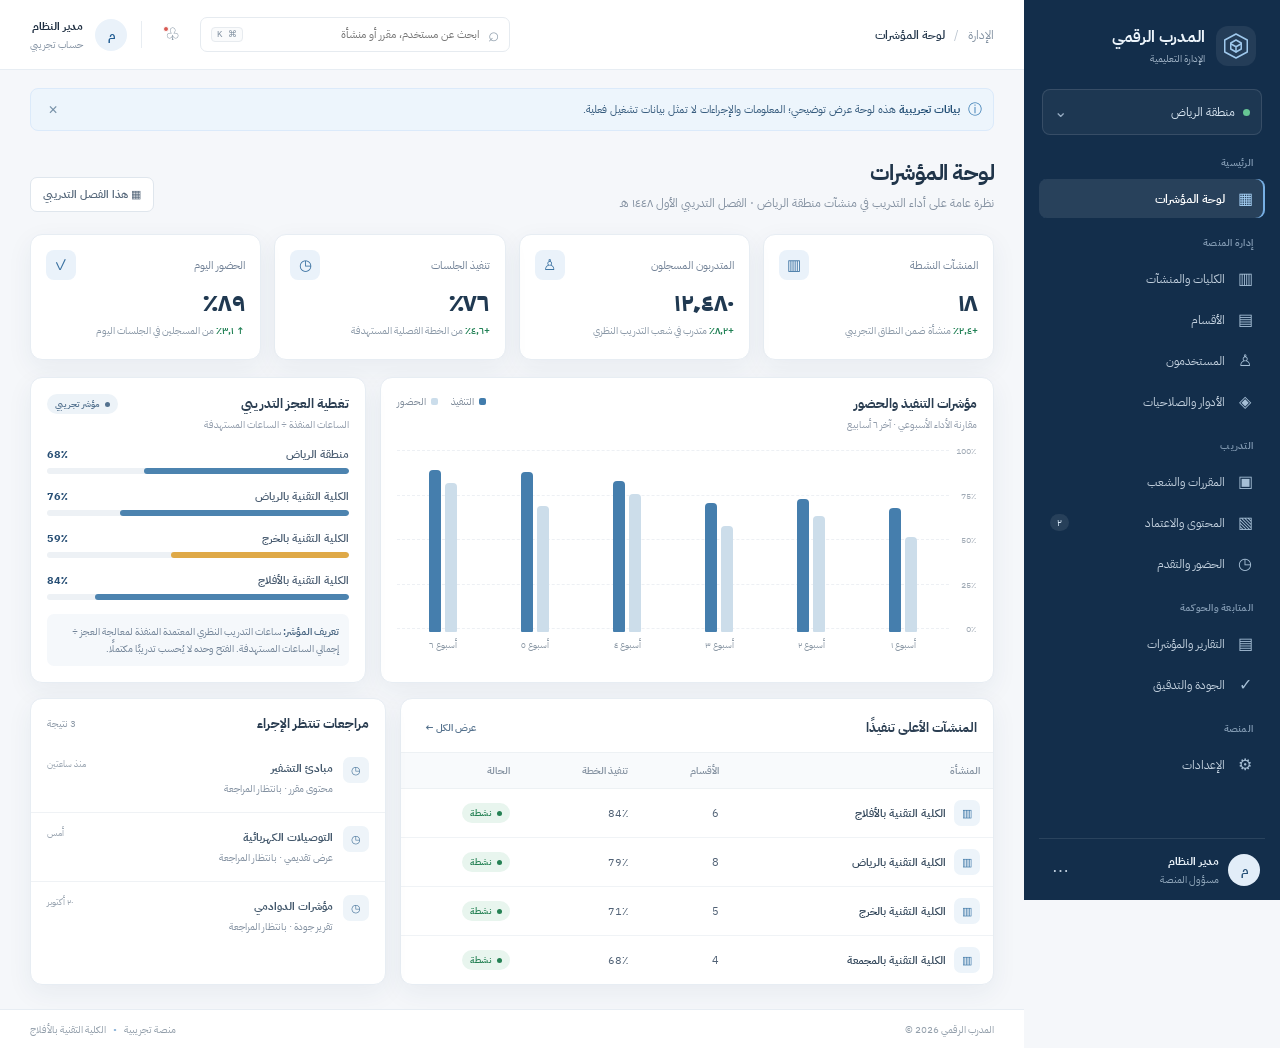
==== index.html @ 1124a4d8 "Add project context, requirements traceability, and initial HTML/CSS structure for digital trainer p" ====
<!doctype html>
<html lang="ar" dir="rtl">
<head>
  <meta charset="utf-8">
  <meta name="viewport" content="width=device-width, initial-scale=1">
  <meta name="theme-color" content="#112a46">
  <meta name="description" content="عرض تجريبي تفاعلي لمنصة المدرب الرقمي للكليات التقنية بمنطقة الرياض">
  <title>المدرب الرقمي | بوابة الإدارة</title>
  <link rel="preconnect" href="https://fonts.googleapis.com">
  <link rel="preconnect" href="https://fonts.gstatic.com" crossorigin>
  <link href="https://fonts.googleapis.com/css2?family=IBM+Plex+Sans+Arabic:wght@400;500;600;700&display=swap" rel="stylesheet">
  <link rel="stylesheet" href="styles.css">
</head>
<body>
  <div class="app-shell">
    <aside class="sidebar" id="sidebar">
      <a class="brand" href="#dashboard" aria-label="المدرب الرقمي، الرئيسية">
        <span class="brand-mark" aria-hidden="true"><svg viewBox="0 0 40 40"><path d="M20 4 5 12v16l15 8 15-8V12L20 4Z"/><path d="M13 24V16l7-4 7 4v8l-7 4-7-4Z"/><path d="m13 17 7 4 7-4M20 21v7"/></svg></span>
        <span><strong>المدرب الرقمي</strong><small>الإدارة التعليمية</small></span>
      </a>
      <div class="side-context"><span class="context-dot"></span><span>منطقة الرياض</span><span class="context-caret">⌄</span></div>
      <nav id="navigation" aria-label="القائمة الرئيسية"></nav>
      <div class="sidebar-footer"><span class="avatar avatar-light">م</span><span><strong>مدير النظام</strong><small>مسؤول المنصة</small></span><button class="icon-button" title="خيارات الحساب" aria-label="خيارات الحساب" data-action="account-menu">⋯</button></div>
    </aside>
    <main class="main-area">
      <header class="topbar">
        <button id="menuToggle" class="icon-button menu-toggle" aria-label="فتح القائمة">☰</button>
        <div class="breadcrumb"><span>الإدارة</span><span class="crumb-sep">/</span><strong id="currentCrumb">لوحة المؤشرات</strong></div>
        <div class="top-actions"><div class="global-search"><span>⌕</span><input id="globalSearch" type="search" placeholder="ابحث عن مستخدم، مقرر أو منشأة" aria-label="بحث عام"><kbd>⌘ K</kbd></div><button id="notifications" class="icon-button bell-button" aria-label="الإشعارات">♧<i></i></button><span class="top-divider"></span><span class="avatar avatar-blue">م</span><div class="top-user"><strong>مدير النظام</strong><small>حساب تجريبي</small></div></div>
      </header>
      <div class="demo-ribbon"><span class="demo-icon">ⓘ</span><span><strong>بيانات تجريبية</strong><span> هذه لوحة عرض توضيحي؛ المعلومات والإجراءات لا تمثل بيانات تشغيل فعلية.</span></span><button id="dismissRibbon" aria-label="إخفاء التنبيه">×</button></div>
      <section id="view" class="content" aria-live="polite"></section>
      <footer class="page-footer"><span>المدرب الرقمي <span dir="ltr">© 2026</span></span><span>منصة تجريبية <span class="footer-dot">•</span> الكلية التقنية بالأفلاج</span></footer>
    </main>
  </div>
  <div id="modalRoot"></div>
  <div id="toastRoot" class="toast-region" aria-live="polite"></div>
  <script src="app.js"></script>
</body>
</html>
---- styles.css ----
:root{--navy:#132e4b;--navy-2:#193d60;--blue:#2463a0;--blue-2:#eaf2fa;--ink:#1c2c3f;--muted:#758497;--line:#e7edf3;--canvas:#f5f7fa;--white:#fff;--green:#18794e;--green-bg:#e8f5ee;--amber:#9b6400;--amber-bg:#fff4dc;--red:#b63c3c;--red-bg:#fff0ef;--purple:#6452a3;--purple-bg:#f0edfa;--shadow:0 8px 26px #1d3b5910;--radius:12px;font-family:"IBM Plex Sans Arabic",Tahoma,sans-serif;color:var(--ink);font-synthesis:none}
*{box-sizing:border-box}body{margin:0;background:var(--canvas);font-size:14px}button,input,select,textarea{font:inherit}button{cursor:pointer}a{color:inherit;text-decoration:none}.app-shell{min-height:100vh}.sidebar{position:fixed;inset:0 0 0 auto;width:256px;background:var(--navy);color:#ecf4fb;display:flex;flex-direction:column;z-index:10;padding:22px 15px 13px;transition:transform .25s}.brand{display:flex;align-items:center;gap:11px;padding:3px 9px 21px}.brand-mark{width:40px;height:40px;border-radius:12px;background:#ffffff12;display:grid;place-items:center}.brand-mark svg{width:30px;fill:none;stroke:#9fc9ed;stroke-width:2;stroke-linecap:round;stroke-linejoin:round}.brand strong,.brand small,.sidebar-footer strong,.sidebar-footer small{display:block}.brand strong{font-size:16px;font-weight:700;letter-spacing:-.3px}.brand small{font-size:10px;color:#9fb2c5;margin-top:2px}.side-context{border:1px solid #ffffff1d;background:#ffffff0b;border-radius:8px;padding:10px 11px;margin:2px 3px 20px;display:flex;align-items:center;gap:8px;font-size:12px;color:#d9e6f2}.context-dot{width:7px;height:7px;border-radius:50%;background:#66c694}.context-caret{margin-right:auto;color:#98aec4;font-size:16px}.nav-group{margin-bottom:17px}.nav-label{font-size:10px;font-weight:600;color:#829ab2;padding:0 12px 7px;letter-spacing:.25px}.nav-link{height:39px;display:flex;align-items:center;gap:11px;padding:0 11px;border-radius:8px;color:#c2d0de;font-size:12px;margin:2px 0;transition:background .15s,color .15s}.nav-link:hover{background:#ffffff0c;color:white}.nav-link.active{background:#ffffff17;color:#fff;font-weight:600;box-shadow:inset -2px 0 #77afe4}.nav-icon{font-size:16px;width:18px;text-align:center;color:#a6bfd6;font-family:Arial,sans-serif}.nav-link.active .nav-icon{color:#a7d2f7}.nav-badge{margin-right:auto;border-radius:20px;background:#ffffff16;color:#d8e9f8;padding:1px 7px;font-size:10px}.sidebar-footer{margin-top:auto;border-top:1px solid #ffffff19;padding:14px 5px 0;display:flex;align-items:center;gap:9px}.sidebar-footer strong{font-size:11px}.sidebar-footer small{font-size:10px;color:#93a9bd;margin-top:2px}.sidebar-footer .icon-button{margin-right:auto;color:#bacada}.avatar{width:32px;height:32px;flex:none;display:grid;place-items:center;border-radius:50%;font-size:12px;font-weight:700}.avatar-light{background:#e2edf8;color:#244e75}.avatar-blue{background:#eaf2fa;color:#1e5a91}.main-area{margin-right:256px;min-height:100vh;display:flex;flex-direction:column}.topbar{height:70px;background:#fff;border-bottom:1px solid var(--line);display:flex;align-items:center;padding:0 30px;gap:20px;position:sticky;top:0;z-index:5}.breadcrumb{display:flex;align-items:center;gap:9px;font-size:12px;color:#8291a1;white-space:nowrap}.breadcrumb strong{color:#26394d;font-weight:600}.crumb-sep{color:#bac4cf}.top-actions{margin-right:auto;display:flex;align-items:center;gap:12px}.global-search{height:35px;width:min(310px,30vw);border:1px solid #e6ebf0;border-radius:7px;display:flex;align-items:center;padding:0 10px;gap:7px;color:#95a3b0}.global-search>span{font-family:Arial;font-size:19px}.global-search input{border:0;outline:0;background:transparent;width:100%;font-size:11px;color:var(--ink)}.global-search kbd{white-space:nowrap;border:1px solid #e7ebef;border-radius:4px;padding:1px 5px;font-size:9px;color:#8291a1;background:#fafbfc}.icon-button{border:0;background:transparent;color:#6f8092;font-size:17px;width:32px;height:32px;border-radius:7px;display:grid;place-items:center;position:relative}.icon-button:hover{background:#f1f5f8}.bell-button i{position:absolute;width:6px;height:6px;background:#d85a53;top:7px;left:7px;border-radius:50%;border:1px solid white}.top-divider{height:27px;width:1px;background:#e8edf2;margin:0 2px}.top-user strong,.top-user small{display:block}.top-user strong{font-size:11px}.top-user small{font-size:10px;color:#8795a5;margin-top:2px}.menu-toggle{display:none}.demo-ribbon{margin:18px 30px 0;background:#edf5fc;border:1px solid #dbeafa;color:#365b7d;border-radius:8px;min-height:36px;display:flex;align-items:center;gap:8px;padding:7px 11px;font-size:11px}.demo-ribbon strong{font-weight:700;color:#214d74}.demo-icon{font-size:14px;color:#367ab2}.demo-ribbon button{margin-right:auto;border:0;background:none;color:#7690a7;font-size:17px}.content{padding:25px 30px 24px;flex:1}.page-footer{height:39px;border-top:1px solid var(--line);display:flex;justify-content:space-between;align-items:center;padding:0 30px;color:#929eaa;background:#fff;font-size:10px}.footer-dot{color:#8bb3d7;margin:0 5px}
.page-head{display:flex;align-items:flex-end;justify-content:space-between;gap:20px;margin-bottom:22px}.page-head h1{font-size:22px;letter-spacing:-.5px;margin:0 0 5px;font-weight:700;color:#20354a}.page-head p{margin:0;color:#8390a0;font-size:12px}.head-actions{display:flex;gap:8px;align-items:center}.btn{border:1px solid #dfe6ed;background:#fff;color:#536578;border-radius:7px;padding:8px 12px;font-size:11px;font-weight:600;display:inline-flex;align-items:center;justify-content:center;gap:7px;transition:.15s;white-space:nowrap}.btn:hover{background:#f7f9fb;border-color:#c8d3de}.btn-primary{background:var(--blue);border-color:var(--blue);color:#fff;box-shadow:0 2px 4px #2463a01c}.btn-primary:hover{background:#1e558a;border-color:#1e558a}.btn-quiet{border-color:transparent;background:transparent;color:#54718d}.btn-danger{color:var(--red);background:#fff;border-color:#f0cccc}.btn-sm{padding:5px 8px;font-size:10px}.btn svg{width:14px;height:14px;stroke:currentColor;fill:none;stroke-width:1.8}.kpi-grid{display:grid;grid-template-columns:repeat(4,minmax(0,1fr));gap:13px;margin-bottom:17px}.kpi-card,.panel,.table-panel,.filter-bar{background:#fff;border:1px solid var(--line);border-radius:var(--radius);box-shadow:var(--shadow)}.kpi-card{padding:15px 15px 13px;min-height:126px}.kpi-top{display:flex;justify-content:space-between;align-items:center;color:#718196;font-size:11px}.kpi-icon{height:30px;width:30px;border-radius:8px;display:grid;place-items:center;background:#eaf2fa;color:#376f9f;font-size:15px}.kpi-value{font-size:25px;font-weight:700;color:#203951;line-height:1.3;margin:7px 0 3px;letter-spacing:-.4px}.kpi-foot{font-size:10px;color:#8997a6}.trend{font-weight:600;color:#218155}.trend-down{color:#bb6a35}.dashboard-grid{display:grid;grid-template-columns:minmax(0,1.55fr) minmax(260px,.85fr);gap:14px;margin-bottom:15px}.panel{padding:16px}.panel-head{display:flex;align-items:flex-start;justify-content:space-between;margin-bottom:14px;gap:10px}.panel-head h2,.table-title h2{font-size:13px;margin:0;color:#2b3e52;font-weight:700}.panel-head p{font-size:10px;color:#909baa;margin:4px 0 0}.chart-legend{display:flex;align-items:center;gap:13px;font-size:10px;color:#7c8998}.legend-item{display:flex;align-items:center;gap:5px}.legend-dot{width:7px;height:7px;border-radius:2px;background:#417cac}.legend-dot.light{background:#cbddeb}.chart-wrap{height:206px;position:relative;padding-right:28px;padding-bottom:22px}.chart-grid{position:absolute;inset:4px 28px 23px 0;display:flex;flex-direction:column;justify-content:space-between}.chart-grid span{border-top:1px dashed #edf0f4;position:relative}.chart-grid small{position:absolute;right:-27px;top:-7px;font-size:9px;color:#a0aab5}.chart-columns{position:absolute;inset:4px 28px 0 0;display:flex;justify-content:space-around;align-items:flex-end}.chart-month{height:100%;flex:1;display:flex;align-items:flex-end;justify-content:center;gap:4px;position:relative;padding-bottom:20px}.chart-month .bar{width:12px;border-radius:4px 4px 1px 1px;background:#457ead;min-height:4px}.chart-month .bar.light{background:#ccddea}.chart-month small{position:absolute;bottom:0;font-size:9px;color:#8b98a5}.coverage-list{display:grid;gap:14px}.coverage-row{display:grid;grid-template-columns:1fr auto;gap:5px 10px}.coverage-row strong{font-size:11px;font-weight:600;color:#475a6f}.coverage-row .percent{font-size:11px;font-weight:700;color:#284f75;direction:ltr}.progress-track{height:6px;border-radius:10px;background:#edf1f5;grid-column:1/-1;overflow:hidden}.progress-track span{display:block;height:100%;border-radius:10px;background:#4c83af}.progress-track span.warn{background:#dfa947}.coverage-note{background:#f5f8fb;border-radius:7px;padding:9px 10px;margin-top:14px;color:#718397;font-size:10px;line-height:1.7}.coverage-note b{color:#43617e;font-weight:600}.bottom-grid{display:grid;grid-template-columns:1.25fr .75fr;gap:14px}.table-panel{overflow:hidden}.table-title{padding:15px 16px 11px;display:flex;align-items:center;justify-content:space-between;gap:12px}.table-title .btn{padding:5px 7px;font-size:10px}.data-table{width:100%;border-collapse:collapse;white-space:nowrap}.data-table thead{background:#f8fafc}.data-table th{text-align:right;color:#8491a0;font-size:10px;font-weight:600;padding:10px 13px;border-top:1px solid #edf1f4;border-bottom:1px solid #edf1f4}.data-table td{padding:11px 13px;font-size:11px;border-bottom:1px solid #f0f3f6;color:#506175}.data-table tbody tr:last-child td{border-bottom:0}.data-table tbody tr:hover{background:#fbfcfd}.cell-main{font-weight:600;color:#33475b}.cell-sub{display:block;font-size:9px;color:#9aa5b0;margin-top:3px}.facility-cell{display:flex;align-items:center;gap:8px}.mini-mark{width:26px;height:26px;border-radius:7px;display:grid;place-items:center;background:#edf4fa;color:#3974a5;font-size:11px}.status{display:inline-flex;align-items:center;gap:5px;border-radius:20px;padding:3px 8px;font-size:9px;font-weight:600}.status:before{content:"";height:5px;width:5px;border-radius:50%;background:currentColor}.status.active,.status.approved,.status.present{color:#258154;background:var(--green-bg)}.status.pending,.status.late,.status.review{color:#a16b0e;background:var(--amber-bg)}.status.inactive,.status.absent,.status.rejected{color:#b64d49;background:var(--red-bg)}.status.excused,.status.draft,.status.info{color:#54728f;background:#edf3f8}.status.neutral{color:#745ea5;background:var(--purple-bg)}.result-count{font-size:10px;color:#8d99a7}.table-toolbar{display:flex;align-items:center;justify-content:space-between;padding:11px 14px;border-bottom:1px solid #edf1f4;gap:10px}.toolbar-filters{display:flex;gap:7px;align-items:center}.search-field{height:32px;display:flex;align-items:center;gap:7px;padding:0 9px;border:1px solid #e5eaf0;border-radius:6px;color:#93a0ad;background:#fff;min-width:190px}.search-field input{border:0;outline:none;width:100%;font-size:10px;color:#35495e;background:transparent}.select-field{height:32px;padding:0 9px;border:1px solid #e5eaf0;border-radius:6px;background:white;color:#68798b;font-size:10px;min-width:115px;outline:0}.table-scroll{overflow:auto}.empty-state{padding:35px 15px;text-align:center;color:#8190a0;font-size:11px}.empty-state strong{display:block;color:#4f6278;font-size:13px;margin:5px}
.table-actions{display:flex;gap:4px}.mini-action{border:0;background:transparent;color:#8494a4;border-radius:5px;width:26px;height:26px}.mini-action:hover{background:#edf3f8;color:#3c6e99}.filter-bar{padding:12px 13px;display:flex;align-items:center;gap:8px;margin-bottom:13px;flex-wrap:wrap}.filter-label{font-size:10px;color:#8492a0}.filter-bar .search-field{flex:1;min-width:170px}.page-grid{display:grid;grid-template-columns:1fr 1fr;gap:14px}.role-grid{display:grid;grid-template-columns:repeat(3,minmax(0,1fr));gap:12px}.role-card{padding:15px;background:#fff;border:1px solid var(--line);border-radius:10px}.role-card h3{margin:0 0 5px;font-size:13px;color:#32485e}.role-card p{margin:0;color:#8895a2;font-size:10px}.role-meta{display:flex;justify-content:space-between;border-top:1px solid #eef1f4;margin-top:13px;padding-top:10px;color:#8492a0;font-size:10px}.permission-wrap{overflow:auto}.permission-table{min-width:760px}.permission-table th,.permission-table td{text-align:center}.permission-table th:first-child,.permission-table td:first-child{text-align:right}.check-mark{color:#258154;font-weight:700}.dash-mark{color:#bec7d0}.report-filters{display:flex;align-items:center;gap:9px;flex-wrap:wrap;padding:13px;border-bottom:1px solid #edf1f4}.report-filters label{font-size:10px;color:#8291a0}.report-filters select{margin-right:5px}.report-kpis{display:grid;grid-template-columns:repeat(3,1fr);gap:10px;padding:15px}.report-stat{background:#f7f9fb;border:1px solid #edf1f4;border-radius:8px;padding:12px}.report-stat strong{display:block;font-size:19px;color:#284c6c}.report-stat span{font-size:10px;color:#8291a0}.audit-event{display:grid;grid-template-columns:26px 1fr auto;gap:10px;align-items:start;padding:13px 16px;border-bottom:1px solid #eff2f5}.audit-event:last-child{border:0}.audit-icon{width:26px;height:26px;border-radius:7px;background:#eef4f9;color:#47749b;display:grid;place-items:center;font-size:11px}.audit-event strong{font-size:11px;color:#42576b}.audit-event p{font-size:10px;color:#8290a0;margin:3px 0}.audit-time{font-size:9px;color:#9aa5b1;white-space:nowrap}.setting-row{display:flex;justify-content:space-between;align-items:center;gap:20px;padding:14px 0;border-bottom:1px solid #eff2f5}.setting-row:last-child{border:0}.setting-row strong{display:block;font-size:11px;color:#40566b}.setting-row small{display:block;font-size:10px;color:#8a98a7;margin-top:4px}.switch{width:34px;height:19px;border-radius:15px;background:#d5dde5;border:0;padding:2px;transition:.2s;flex:none}.switch:after{content:"";display:block;background:#fff;width:15px;height:15px;border-radius:50%;box-shadow:0 1px 2px #0002;transition:.2s}.switch.on{background:#3b80b4}.switch.on:after{transform:translateX(-15px)}.empty-chart{height:195px;display:grid;place-items:center;color:#8996a4;font-size:11px;background:repeating-linear-gradient(to bottom,transparent,transparent 46px,#edf1f4 47px);border-bottom:1px solid #edf1f4}
.modal-backdrop{position:fixed;inset:0;background:#12263c66;z-index:30;display:grid;place-items:center;padding:15px;animation:fade .15s}.modal{width:min(500px,100%);max-height:min(85vh,760px);overflow:auto;background:#fff;border-radius:12px;box-shadow:0 18px 55px #10243c38;animation:rise .18s}.modal.wide{width:min(720px,100%)}.modal-head{padding:17px 19px;border-bottom:1px solid #edf1f4;display:flex;align-items:center;justify-content:space-between}.modal-head h2{font-size:15px;margin:0;color:#253d53}.modal-head p{font-size:10px;color:#8794a1;margin:4px 0 0}.modal-body{padding:18px 19px}.modal-foot{padding:12px 19px;border-top:1px solid #edf1f4;display:flex;gap:8px;justify-content:flex-start}.form-grid{display:grid;grid-template-columns:1fr 1fr;gap:13px}.form-field{display:grid;gap:5px}.form-field.full{grid-column:1/-1}.form-field label{font-size:10px;color:#5e7184;font-weight:600}.form-field input,.form-field select,.form-field textarea{width:100%;border:1px solid #dfe6ed;border-radius:6px;padding:9px 10px;outline:0;color:#354b61;background:#fff;font-size:11px}.form-field textarea{resize:vertical;min-height:85px}.form-field input:focus,.form-field select:focus,.form-field textarea:focus{border-color:#72a4cf;box-shadow:0 0 0 3px #e8f2fb}.detail-list{display:grid;grid-template-columns:1fr 1fr;gap:10px}.detail-item{border:1px solid #eef1f4;border-radius:7px;padding:10px}.detail-item span{display:block;font-size:9px;color:#8b98a5}.detail-item strong{display:block;font-size:11px;color:#455b70;margin-top:4px}.confirm-copy{font-size:12px;color:#66798c;line-height:1.8}.toast-region{position:fixed;left:20px;bottom:20px;z-index:50;display:grid;gap:8px}.toast{background:#203a53;color:white;padding:11px 15px;border-radius:8px;box-shadow:0 6px 24px #10243c38;font-size:11px;animation:rise .2s;max-width:min(380px,calc(100vw - 40px))}.toast.success{background:#176445}.toast.error{background:#a33f3a}.toast.info{background:#355b7c}.mobile-overlay{display:none}@keyframes fade{from{opacity:0}to{opacity:1}}@keyframes rise{from{opacity:0;transform:translateY(7px)}to{opacity:1;transform:translateY(0)}}
@media(max-width:1150px){.sidebar{width:230px}.main-area{margin-right:230px}.content{padding-right:22px;padding-left:22px}.topbar{padding:0 22px}.demo-ribbon{margin-right:22px;margin-left:22px}.page-footer{padding:0 22px}.kpi-grid{gap:9px}.kpi-card{padding:12px}.dashboard-grid{grid-template-columns:1.35fr .85fr}.role-grid{grid-template-columns:repeat(2,minmax(0,1fr))}}
@media(max-width:850px){.sidebar{transform:translateX(100%);width:265px}.sidebar.open{transform:translateX(0);box-shadow:-12px 0 35px #132e4b30}.main-area{margin-right:0}.menu-toggle{display:grid}.topbar{gap:12px;padding:0 17px}.content{padding:21px 17px}.demo-ribbon{margin:14px 17px 0}.page-footer{padding:0 17px}.dashboard-grid{grid-template-columns:1fr}.bottom-grid{grid-template-columns:1fr}.kpi-grid{grid-template-columns:repeat(2,1fr)}.mobile-overlay.show{display:block;position:fixed;inset:0;z-index:8;background:#10233b55}.top-user{display:none}.global-search{width:min(290px,40vw)}}
@media(max-width:560px){.topbar{height:60px}.breadcrumb{font-size:10px;gap:6px}.global-search{width:34px;padding:0;justify-content:center;border:0}.global-search>span{font-size:21px}.global-search input,.global-search kbd{display:none}.top-actions{gap:7px}.top-divider{display:none}.content{padding:18px 12px}.demo-ribbon{margin:12px 12px 0;font-size:10px;align-items:flex-start}.page-head{align-items:flex-start;flex-direction:column;margin-bottom:16px;gap:12px}.page-head h1{font-size:19px}.page-head p{font-size:11px}.head-actions{width:100%;flex-wrap:wrap}.head-actions .btn{flex:1}.kpi-grid{gap:8px}.kpi-card{min-height:112px;padding:11px}.kpi-top{font-size:10px}.kpi-icon{width:26px;height:26px}.kpi-value{font-size:22px}.kpi-foot{font-size:9px}.panel{padding:12px}.dashboard-grid{gap:10px}.bottom-grid{gap:10px}.panel-head h2,.table-title h2{font-size:12px}.chart-legend{font-size:9px;gap:7px}.chart-wrap{height:185px}.chart-month .bar{width:8px}.coverage-row strong{font-size:10px}.table-toolbar{align-items:stretch;flex-direction:column}.toolbar-filters{flex-wrap:wrap}.toolbar-filters .select-field{flex:1}.search-field{min-width:100%!important}.filter-bar .search-field{width:100%}.data-table th,.data-table td{padding:9px 10px}.role-grid,.page-grid{grid-template-columns:1fr}.report-kpis{grid-template-columns:1fr}.report-filters{align-items:stretch}.report-filters label{width:100%;display:flex;align-items:center;justify-content:space-between}.report-filters .select-field{flex:1}.form-grid{grid-template-columns:1fr}.form-field.full{grid-column:auto}.modal-head,.modal-body{padding:14px}.page-footer{font-size:9px;padding:0 12px}.audit-event{grid-template-columns:25px 1fr}.audit-time{grid-column:2}.report-stat{padding:9px}.report-stat strong{font-size:16px}}
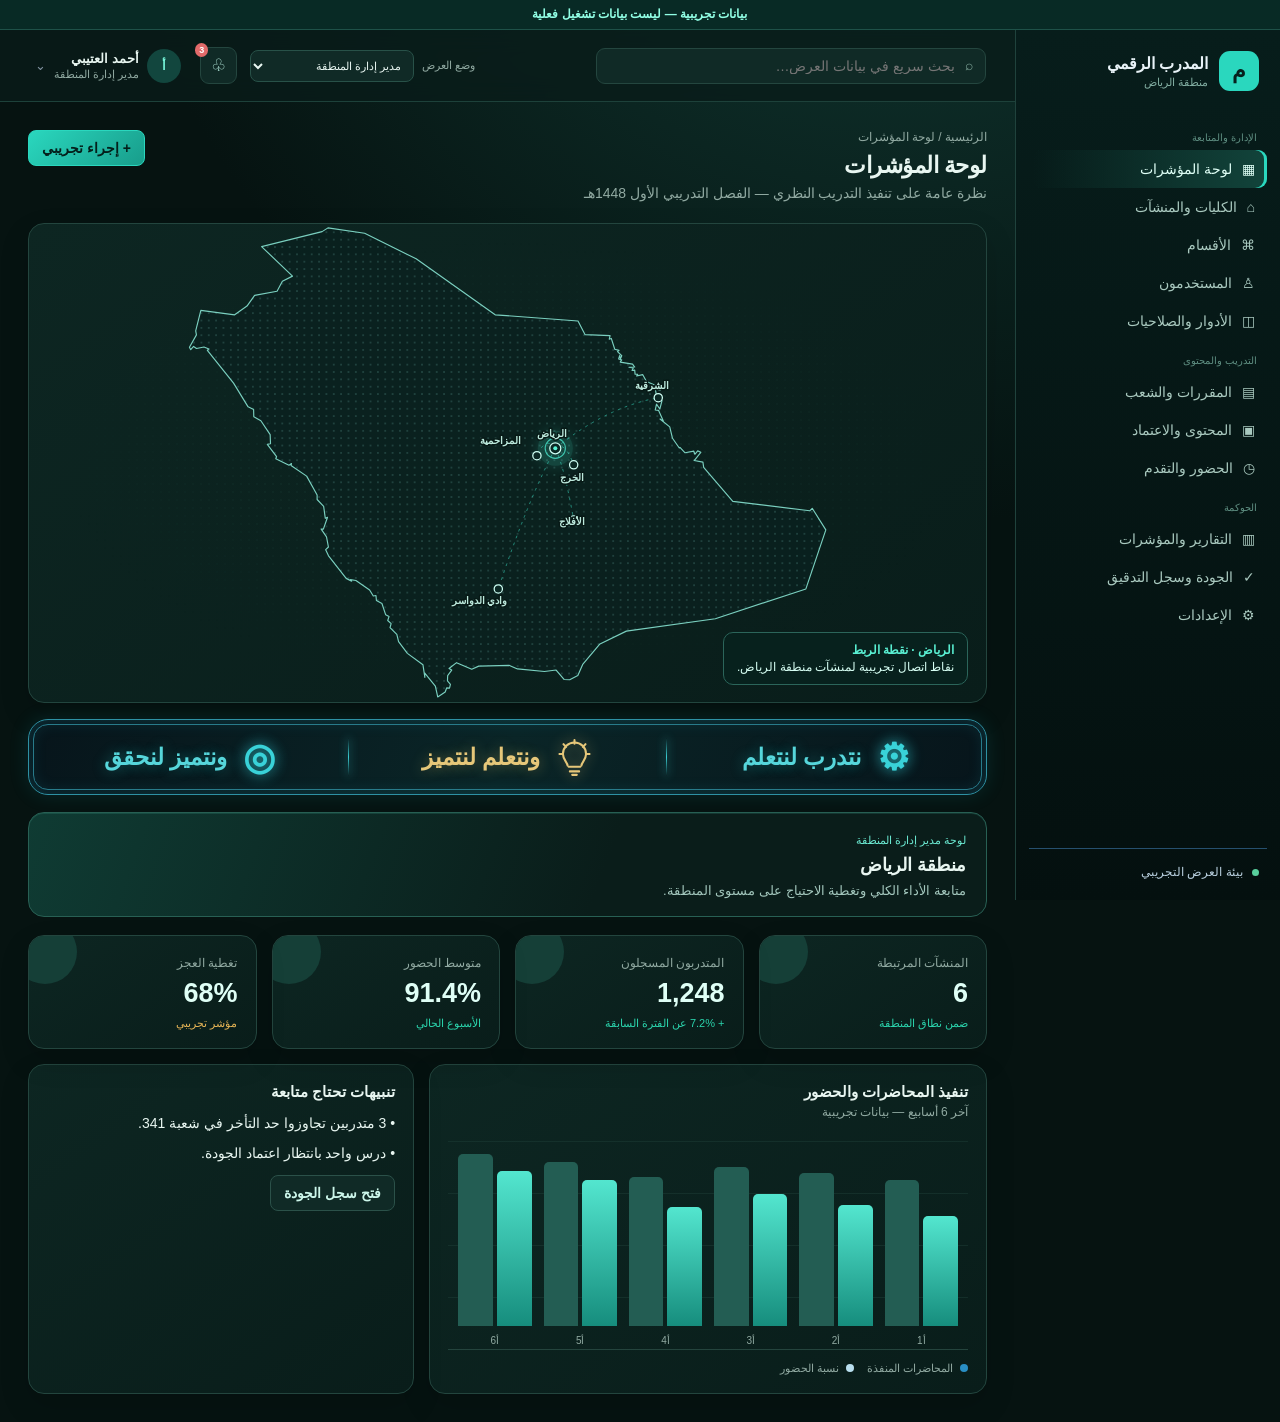
==== commit 413b5e81: "Update README and index.html for improved navigation and add legacy admin demo" ====
--- a/index.html
+++ b/index.html
@@ -3,38 +3,19 @@
 <head>
   <meta charset="utf-8">
   <meta name="viewport" content="width=device-width, initial-scale=1">
-  <meta name="theme-color" content="#112a46">
-  <meta name="description" content="عرض تجريبي تفاعلي لمنصة المدرب الرقمي للكليات التقنية بمنطقة الرياض">
-  <title>المدرب الرقمي | بوابة الإدارة</title>
-  <link rel="preconnect" href="https://fonts.googleapis.com">
-  <link rel="preconnect" href="https://fonts.gstatic.com" crossorigin>
-  <link href="https://fonts.googleapis.com/css2?family=IBM+Plex+Sans+Arabic:wght@400;500;600;700&display=swap" rel="stylesheet">
-  <link rel="stylesheet" href="styles.css">
+  <meta name="theme-color" content="#0d2622">
+  <meta name="description" content="منصة المدرب الرقمي — العرض التفاعلي الأحدث">
+  <meta http-equiv="refresh" content="0; url=digital_trainer_codex_handoff/">
+  <title>المدرب الرقمي | جاري فتح النسخة الأحدث</title>
+  <link rel="canonical" href="digital_trainer_codex_handoff/">
+  <script>
+    window.location.replace(new URL('digital_trainer_codex_handoff/', window.location.href));
+  </script>
 </head>
 <body>
-  <div class="app-shell">
-    <aside class="sidebar" id="sidebar">
-      <a class="brand" href="#dashboard" aria-label="المدرب الرقمي، الرئيسية">
-        <span class="brand-mark" aria-hidden="true"><svg viewBox="0 0 40 40"><path d="M20 4 5 12v16l15 8 15-8V12L20 4Z"/><path d="M13 24V16l7-4 7 4v8l-7 4-7-4Z"/><path d="m13 17 7 4 7-4M20 21v7"/></svg></span>
-        <span><strong>المدرب الرقمي</strong><small>الإدارة التعليمية</small></span>
-      </a>
-      <div class="side-context"><span class="context-dot"></span><span>منطقة الرياض</span><span class="context-caret">⌄</span></div>
-      <nav id="navigation" aria-label="القائمة الرئيسية"></nav>
-      <div class="sidebar-footer"><span class="avatar avatar-light">م</span><span><strong>مدير النظام</strong><small>مسؤول المنصة</small></span><button class="icon-button" title="خيارات الحساب" aria-label="خيارات الحساب" data-action="account-menu">⋯</button></div>
-    </aside>
-    <main class="main-area">
-      <header class="topbar">
-        <button id="menuToggle" class="icon-button menu-toggle" aria-label="فتح القائمة">☰</button>
-        <div class="breadcrumb"><span>الإدارة</span><span class="crumb-sep">/</span><strong id="currentCrumb">لوحة المؤشرات</strong></div>
-        <div class="top-actions"><div class="global-search"><span>⌕</span><input id="globalSearch" type="search" placeholder="ابحث عن مستخدم، مقرر أو منشأة" aria-label="بحث عام"><kbd>⌘ K</kbd></div><button id="notifications" class="icon-button bell-button" aria-label="الإشعارات">♧<i></i></button><span class="top-divider"></span><span class="avatar avatar-blue">م</span><div class="top-user"><strong>مدير النظام</strong><small>حساب تجريبي</small></div></div>
-      </header>
-      <div class="demo-ribbon"><span class="demo-icon">ⓘ</span><span><strong>بيانات تجريبية</strong><span> هذه لوحة عرض توضيحي؛ المعلومات والإجراءات لا تمثل بيانات تشغيل فعلية.</span></span><button id="dismissRibbon" aria-label="إخفاء التنبيه">×</button></div>
-      <section id="view" class="content" aria-live="polite"></section>
-      <footer class="page-footer"><span>المدرب الرقمي <span dir="ltr">© 2026</span></span><span>منصة تجريبية <span class="footer-dot">•</span> الكلية التقنية بالأفلاج</span></footer>
-    </main>
-  </div>
-  <div id="modalRoot"></div>
-  <div id="toastRoot" class="toast-region" aria-live="polite"></div>
-  <script src="app.js"></script>
+  <main>
+    <h1>جاري فتح النسخة الأحدث من المدرب الرقمي…</h1>
+    <p>إذا لم تنتقل تلقائيًا، <a href="digital_trainer_codex_handoff/">افتح العرض التفاعلي هنا</a>.</p>
+  </main>
 </body>
 </html>
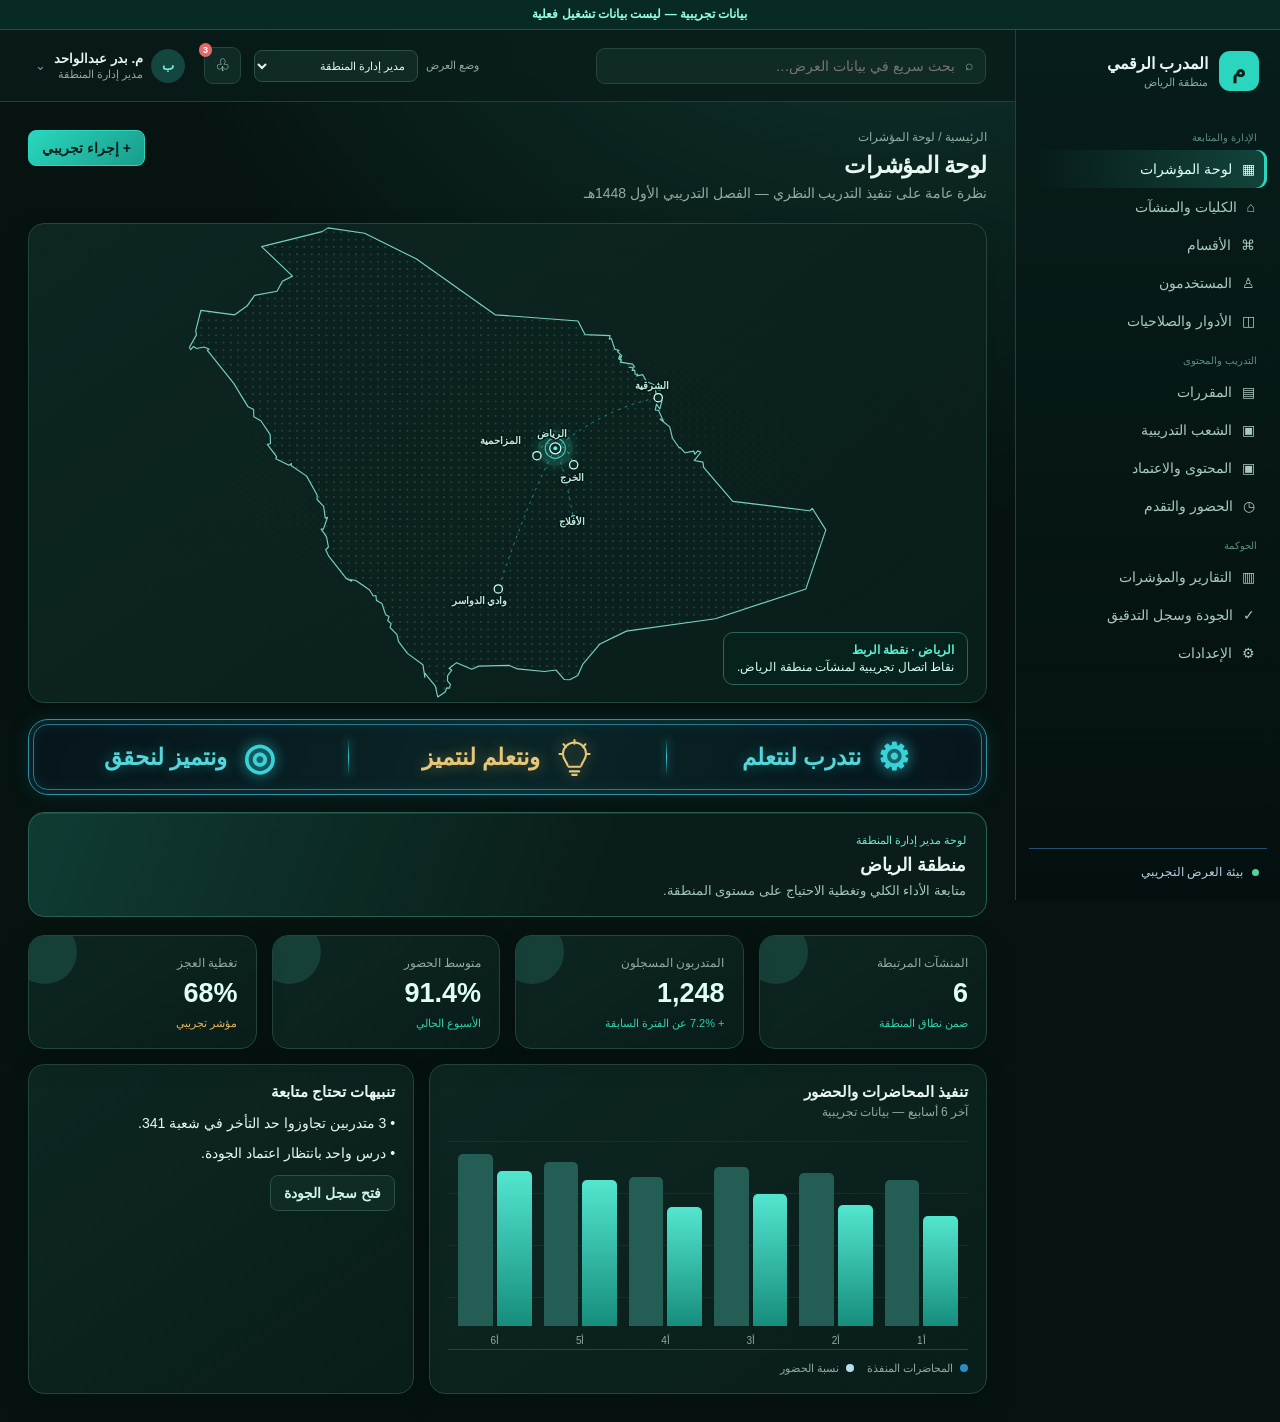
==== commit 722f559b: "Remove outdated demo files and add comprehensive project documentation including PRD, design specs, " ====
--- a/index.html
+++ b/index.html
@@ -1,21 +1,57 @@
 <!doctype html>
 <html lang="ar" dir="rtl">
 <head>
-  <meta charset="utf-8">
-  <meta name="viewport" content="width=device-width, initial-scale=1">
-  <meta name="theme-color" content="#0d2622">
-  <meta name="description" content="منصة المدرب الرقمي — العرض التفاعلي الأحدث">
-  <meta http-equiv="refresh" content="0; url=digital_trainer_codex_handoff/">
-  <title>المدرب الرقمي | جاري فتح النسخة الأحدث</title>
-  <link rel="canonical" href="digital_trainer_codex_handoff/">
-  <script>
-    window.location.replace(new URL('digital_trainer_codex_handoff/', window.location.href));
-  </script>
+  <meta charset="UTF-8" />
+  <meta name="viewport" content="width=device-width, initial-scale=1.0" />
+  <meta name="description" content="عرض تفاعلي لمنصة المدرب الرقمي - بيانات تجريبية فقط" />
+  <title>المدرب الرقمي | منصة الإدارة</title>
+  <link rel="preconnect" href="https://fonts.googleapis.com" />
+  <link rel="preconnect" href="https://fonts.gstatic.com" crossorigin />
+  <link href="https://fonts.googleapis.com/css2?family=Tajawal:wght@400;500;600;700;800&display=swap" rel="stylesheet" />
+  <link rel="stylesheet" href="assets/styles.css" />
+  <link rel="stylesheet" href="assets/theme.css" />
+  <link rel="stylesheet" href="assets/interaction.css" />
 </head>
 <body>
-  <main>
-    <h1>جاري فتح النسخة الأحدث من المدرب الرقمي…</h1>
-    <p>إذا لم تنتقل تلقائيًا، <a href="digital_trainer_codex_handoff/">افتح العرض التفاعلي هنا</a>.</p>
-  </main>
+  <div class="demo-ribbon">بيانات تجريبية — ليست بيانات تشغيل فعلية</div>
+  <div class="shell">
+    <aside class="sidebar" id="sidebar" aria-label="التنقل الرئيسي">
+      <div class="brand"><div class="brand-mark">م</div><div><strong>المدرب الرقمي</strong><small>منطقة الرياض</small></div></div>
+      <nav id="main-nav">
+        <p class="nav-label">الإدارة والمتابعة</p>
+        <button class="nav-item active" data-page="dashboard">▦ <span>لوحة المؤشرات</span></button>
+        <button class="nav-item" data-page="facilities">⌂ <span>الكليات والمنشآت</span></button>
+        <button class="nav-item" data-page="departments">⌘ <span>الأقسام</span></button>
+        <button class="nav-item" data-page="users">♙ <span>المستخدمون</span></button>
+        <button class="nav-item" data-page="roles">◫ <span>الأدوار والصلاحيات</span></button>
+        <p class="nav-label">التدريب والمحتوى</p>
+        <button class="nav-item" data-page="courses">▤ <span>المقررات</span></button>
+        <button class="nav-item" data-page="sections">▣ <span>الشعب التدريبية</span></button>
+        <button class="nav-item" data-page="content">▣ <span>المحتوى والاعتماد</span></button>
+        <button class="nav-item" data-page="attendance">◷ <span>الحضور والتقدم</span></button>
+        <p class="nav-label">الحوكمة</p>
+        <button class="nav-item" data-page="reports">▥ <span>التقارير والمؤشرات</span></button>
+        <button class="nav-item" data-page="quality">✓ <span>الجودة وسجل التدقيق</span></button>
+        <button class="nav-item" data-page="settings">⚙ <span>الإعدادات</span></button>
+      </nav>
+      <div class="sidebar-foot"><span class="pulse"></span> بيئة العرض التجريبي</div>
+    </aside>
+    <main class="main">
+      <header class="topbar"><button class="menu" id="menu-btn" aria-label="فتح القائمة">☰</button><div class="global-search"><span>⌕</span><input id="global-search" placeholder="بحث سريع في بيانات العرض…" /></div><div class="top-actions"><label class="role-switcher" for="role-switcher"><span>وضع العرض</span><select id="role-switcher" aria-label="تبديل دور العرض التجريبي"><option>مدير إدارة المنطقة</option><option>نائب المحافظ للتدريب</option><option>مشرف الكليات التقنية</option><option>عميد المنشأة/الكلية</option><option>إدارة الجودة التدريبية</option><option>رئيس القسم/مشرف القسم</option><option>المدرب</option><option>المتدرب</option></select></label><button class="icon-btn" id="notify-btn" aria-label="التنبيهات">♧<b>3</b></button><button class="profile" id="profile-btn"><span class="avatar">ع</span><span><strong>أحمد العتيبي</strong><small id="active-role-label">مدير إدارة المنطقة</small></span><i>⌄</i></button></div></header>
+      <section id="app" class="page-area" aria-live="polite"></section>
+    </main>
+  </div>
+  <div id="modal-root"></div><div id="toast-root" aria-live="polite"></div>
+  <script src="assets/app.js"></script>
+  <script src="assets/saudi-map.js"></script>
+  <script src="assets/role-switcher.js"></script>
+  <script src="assets/student-platform.js"></script>
+  <script src="assets/quality-workspace.js"></script>
+  <script>
+    // Let the user finish typing; the app applies data filters on change/blur.
+    document.addEventListener('input', (event) => {
+      if (event.target.matches('[data-filter]')) event.stopImmediatePropagation();
+    }, true);
+  </script>
 </body>
 </html>
--- a/assets/styles.css
+++ b/assets/styles.css
@@ -0,0 +1,5 @@
+:root{--navy:#0a3152;--navy2:#164d77;--blue:#1779b8;--sky:#eaf5fb;--line:#dbe6ee;--ink:#183048;--muted:#62758a;--bg:#f5f8fb;--white:#fff;--green:#16805c;--amber:#ad6c08;--red:#b84444;--radius:14px}*{box-sizing:border-box}body{margin:0;background:var(--bg);color:var(--ink);font-family:Tahoma,"Segoe UI",Arial,sans-serif;font-size:14px}.demo-ribbon{height:30px;background:#e8f5fb;color:#075b88;text-align:center;padding:7px;font-size:12px;font-weight:bold;position:sticky;top:0;z-index:20;border-bottom:1px solid #c7e5f2}.shell{display:flex;min-height:calc(100vh - 30px)}.sidebar{width:265px;background:linear-gradient(180deg,#0b3557,#092a46);color:#e9f3f8;flex:none;padding:21px 13px;display:flex;flex-direction:column;position:sticky;top:30px;height:calc(100vh - 30px);z-index:10}.brand{display:flex;gap:11px;align-items:center;padding:0 8px 26px}.brand-mark{width:40px;height:40px;border-radius:11px;display:grid;place-items:center;background:#75c5e8;color:#082e4b;font-size:22px;font-weight:bold}.brand strong{display:block;font-size:16px}.brand small{color:#abc8d9;font-size:11px}.nav-label{font-size:10px;color:#8fb0c4;margin:15px 10px 7px}.nav-item{border:0;background:transparent;color:#dbe9f1;font:inherit;text-align:right;width:100%;padding:11px 12px;border-radius:9px;cursor:pointer;display:flex;gap:10px;align-items:center}.nav-item:hover,.nav-item.active{background:rgba(115,198,232,.17);color:#fff}.nav-item.active{box-shadow:inset -3px 0 #75c5e8}.sidebar-foot{margin-top:auto;border-top:1px solid #26506e;padding:16px 8px 0;color:#b9d0df;font-size:12px}.pulse{display:inline-block;background:#58cf9c;border-radius:50%;width:7px;height:7px;margin-left:6px}.main{min-width:0;flex:1}.topbar{height:72px;background:#fff;border-bottom:1px solid var(--line);display:flex;align-items:center;gap:20px;padding:0 29px;position:sticky;top:30px;z-index:9}.global-search{max-width:390px;flex:1;background:#f2f6f9;border:1px solid #e2ebf0;border-radius:9px;padding:8px 12px;display:flex;gap:8px;color:#778a9a}.global-search input{border:0;outline:0;background:transparent;width:100%;font:inherit}.top-actions{display:flex;align-items:center;gap:13px;margin-right:auto}.icon-btn,.menu{background:#fff;border:1px solid var(--line);width:37px;height:37px;border-radius:9px;color:var(--navy);cursor:pointer;position:relative;font-size:17px}.icon-btn b{font-size:9px;background:var(--red);color:#fff;border-radius:10px;padding:2px 4px;position:absolute;top:-5px;left:-6px}.profile{border:0;background:none;display:flex;gap:8px;align-items:center;text-align:right;cursor:pointer;color:var(--ink)}.profile small,.profile strong{display:block}.profile small{color:var(--muted);font-size:11px;margin-top:2px}.profile i{font-style:normal;color:#8293a1}.avatar{display:grid;place-items:center;width:34px;height:34px;border-radius:50%;background:#e1f1f9;color:#08618f;font-weight:bold}.menu{display:none}.page-area{padding:28px;max-width:1600px;margin:auto}.page-heading{display:flex;align-items:start;justify-content:space-between;margin-bottom:22px}.breadcrumb{font-size:12px;color:var(--muted);margin-bottom:8px}.page-heading h1{font-size:23px;margin:0 0 6px}.page-heading p{margin:0;color:var(--muted)}.btn{border:1px solid var(--line);border-radius:8px;padding:9px 13px;background:#fff;color:var(--navy);font:inherit;font-weight:bold;cursor:pointer}.btn:hover{background:#f2f8fc}.btn.primary{background:var(--navy);color:#fff;border-color:var(--navy)}.btn.primary:hover{background:#164b73}.btn.warn{color:var(--amber)}.kpis{display:grid;grid-template-columns:repeat(4,minmax(0,1fr));gap:15px}.card{background:#fff;border:1px solid var(--line);border-radius:var(--radius);padding:18px;box-shadow:0 2px 5px #09243a05}.kpi{position:relative;overflow:hidden}.kpi::after{content:"";position:absolute;width:64px;height:64px;left:-16px;top:-16px;border-radius:50%;background:#e5f3fb}.kpi label{color:var(--muted);font-size:12px}.kpi strong{font-size:27px;display:block;margin:8px 0 5px}.kpi span{font-size:11px;color:var(--green)}.kpi .warning{color:var(--amber)}.grid-2{display:grid;grid-template-columns:1.3fr .9fr;gap:15px;margin-top:15px}.card-title{font-size:15px;font-weight:bold;margin:0 0 4px}.card-subtitle{font-size:12px;color:var(--muted);margin:0 0 18px}.chart{height:213px;display:flex;align-items:end;gap:12px;padding:0 10px;border-bottom:1px solid var(--line);background:repeating-linear-gradient(to top,transparent 0,transparent 51px,#edf2f5 52px)}.bar-group{height:100%;display:flex;flex:1;align-items:end;gap:4px;position:relative;padding-bottom:23px}.bar{flex:1;background:linear-gradient(180deg,#52b5df,#1979b3);border-radius:5px 5px 0 0;min-width:6px}.bar.light{background:#b9dfef}.bar-group small{position:absolute;bottom:3px;width:100%;text-align:center;color:var(--muted);font-size:10px}.legend{margin-top:12px;font-size:11px;color:var(--muted)}.dot{display:inline-block;width:8px;height:8px;border-radius:50%;margin-left:4px;background:#298ec4}.dot.light{background:#b9dfef;margin-right:10px}.progress-row{display:grid;grid-template-columns:88px 1fr 34px;gap:9px;align-items:center;margin:13px 0;font-size:12px}.progress{height:8px;background:#ecf1f4;border-radius:20px;overflow:hidden}.progress i{display:block;height:100%;background:var(--blue);border-radius:20px}.filters{background:#fff;border:1px solid var(--line);border-radius:var(--radius);padding:14px;display:flex;gap:10px;flex-wrap:wrap;margin-bottom:15px}.filters input,.filters select{height:37px;border:1px solid var(--line);border-radius:8px;padding:0 10px;background:#fff;color:var(--ink);font:inherit;min-width:145px}.filters input{flex:1;min-width:190px}.table-card{overflow:auto;padding:0}.table-head{padding:16px 18px;border-bottom:1px solid var(--line);display:flex;align-items:center;justify-content:space-between}.table-head strong{font-size:15px}.table-head small{color:var(--muted)}table{border-collapse:collapse;width:100%;min-width:690px}th,td{padding:13px 18px;text-align:right;border-bottom:1px solid #edf1f4;font-size:13px}th{color:#62758a;background:#fbfcfd;font-weight:normal;font-size:12px}tr:last-child td{border:0}.status{display:inline-block;border-radius:20px;padding:4px 8px;font-size:11px;white-space:nowrap}.status.green{background:#e5f6ef;color:#137153}.status.blue{background:#e8f4fb;color:#086595}.status.amber{background:#fff5df;color:#966000}.status.red{background:#fce9e9;color:#a13838}.action-link{color:#076ba0;background:none;border:0;cursor:pointer;font:inherit;padding:0}.empty{padding:35px;text-align:center;color:var(--muted)}.facility-grid{display:grid;grid-template-columns:repeat(3,minmax(0,1fr));gap:15px}.facility-card h3{margin:0 0 7px}.facility-card p{color:var(--muted);font-size:12px;margin:0 0 15px}.facility-footer{border-top:1px solid var(--line);padding-top:12px;display:flex;justify-content:space-between;color:var(--muted);font-size:12px}.permission{font-size:12px}.permission th:first-child{font-weight:bold;color:var(--ink)}.check{color:var(--green);font-size:16px}.no{color:#aab7c0}.report-preview{min-height:260px;background:linear-gradient(135deg,#f6fbfe,#e8f4f9);border:1px dashed #b7d3e2;border-radius:11px;padding:23px}.metric{font-size:30px;color:var(--navy);font-weight:bold;margin:13px 0 4px}.notice{border-right:4px solid #e8aa39;background:#fff9e9;padding:12px 14px;color:#7b5815;font-size:12px;border-radius:4px;margin-bottom:15px}.settings-grid{display:grid;grid-template-columns:repeat(2,minmax(0,1fr));gap:15px}.setting-row{display:flex;justify-content:space-between;gap:16px;align-items:center;border-bottom:1px solid #edf1f4;padding:13px 0}.setting-row:last-child{border:0}.setting-row p{margin:4px 0 0;color:var(--muted);font-size:12px}.switch{width:42px;height:23px;background:#aabac5;border:0;border-radius:20px;padding:3px;cursor:pointer}.switch i{display:block;width:17px;height:17px;border-radius:50%;background:#fff;transition:.2s}.switch.on{background:var(--green)}.switch.on i{transform:translateX(-19px)}.modal-backdrop{position:fixed;inset:0;background:#08283b88;z-index:30;display:grid;place-items:center;padding:16px}.modal{background:#fff;max-width:550px;width:100%;border-radius:15px;padding:22px;box-shadow:0 15px 50px #001d36}.modal h2{margin:0 0 8px;font-size:19px}.modal p{color:var(--muted);line-height:1.8}.modal label{display:block;margin:14px 0 6px;font-weight:bold}.modal input,.modal textarea{width:100%;border:1px solid var(--line);border-radius:8px;padding:10px;font:inherit}.modal textarea{height:80px;resize:vertical}.modal-actions{display:flex;gap:9px;justify-content:flex-start;margin-top:19px}.toast{background:#0b3557;color:#fff;padding:12px 17px;border-radius:9px;box-shadow:0 6px 16px #001d3655;margin-top:9px;font-size:13px}.toast.success{background:var(--green)}#toast-root{position:fixed;bottom:18px;left:18px;z-index:40}.page-note{font-size:12px;color:var(--muted);margin-top:12px}@media(max-width:1050px){.kpis{grid-template-columns:repeat(2,1fr)}.facility-grid{grid-template-columns:repeat(2,1fr)}}@media(max-width:780px){.sidebar{position:fixed;right:0;transform:translateX(100%);transition:.25s;box-shadow:-5px 0 20px #001d3644}.sidebar.open{transform:none}.menu{display:block}.topbar{padding:0 15px}.global-search{max-width:none}.profile span:not(.avatar),.profile i{display:none}.page-area{padding:20px 15px}.page-heading{gap:10px;flex-direction:column}.grid-2,.settings-grid{grid-template-columns:1fr}.kpis,.facility-grid{grid-template-columns:1fr 1fr}.top-actions{gap:7px}.filters{padding:10px}.filters input,.filters select{width:100%}}@media(max-width:440px){.kpis,.facility-grid{grid-template-columns:1fr}.global-search{display:none}}
+/* Dark institutional theme inspired by the supplied visual reference. */
+:root{--navy:#071d1b;--navy2:#0b302c;--blue:#2ad7be;--sky:#122c29;--line:#274640;--ink:#e8f6f1;--muted:#91aaa2;--bg:#061311;--white:#0c211e;--green:#2bd4ad;--amber:#e7b556;--red:#e26a6a;--radius:16px}
+body{background:radial-gradient(circle at 70% -20%,#123e37 0,#061311 42%),var(--bg);font-family:"Alexandria","Tajawal","IBM Plex Sans Arabic",Tahoma,"Segoe UI",Arial,sans-serif}
+.demo-ribbon{background:#082a25;color:#91ffe5;border-color:#1e5148}.sidebar{background:linear-gradient(180deg,#071d1b,#04100f);border-left:1px solid #1f423c}.sidebar nav{overflow-y:auto;flex:1;min-height:0;padding-left:4px}.sidebar-foot{flex:none}.brand-mark{background:#2ad7be;color:#06201d}.brand small{color:#82aea2}.nav-label{color:#5f8f82}.nav-item{color:#a9c9bf}.nav-item:hover,.nav-item.active{background:linear-gradient(90deg,transparent,#12443b);color:#dffff6}.nav-item.active{box-shadow:inset -3px 0 #2ad7be}.topbar{background:#091c19cc;backdrop-filter:blur(12px);border-color:#1d413a}.global-search{background:#102a26;border-color:#24463f;color:#84ab9e}.global-search input{color:var(--ink)}.icon-btn,.menu{background:#102a26;border-color:#24463f;color:#bdf4e6}.profile{color:var(--ink)}.avatar{background:#12463e;color:#74f1d6}.role-switcher{display:flex;align-items:center;gap:8px;color:#91aaa2;font-size:11px}.role-switcher select{background:#102a26;color:#e8f6f1;border:1px solid #285148;border-radius:8px;padding:8px;font:inherit;max-width:190px}.card,.filters{background:linear-gradient(145deg,#0d2622,#091d1a);border-color:#23453e;box-shadow:0 12px 30px #00000024}.page-heading h1{letter-spacing:-.5px}.btn{background:#102a26;border-color:#2b5149;color:#ccf6ea}.btn:hover{background:#173a34}.btn.primary{background:linear-gradient(135deg,#2ad7be,#189d8b);border-color:#2ad7be;color:#04201b}.btn.primary:hover{background:#3ce7ce}.kpi::after{background:#153f37}.kpi strong{color:#dffff6}.chart{background:repeating-linear-gradient(to top,transparent 0,transparent 51px,#1d3d36 52px);border-color:#24443d}.bar{background:linear-gradient(180deg,#53e6cf,#168d7d)}.bar.light{background:#235d53}.legend,.card-subtitle,.facility-card p,.page-note{color:#91aaa2}.progress{background:#173530}.progress i{background:linear-gradient(90deg,#158f7d,#42dfc5)}th{background:#0b211e;color:#93b8ad}th,td{border-color:#1c3a34}.table-head{border-color:#1c3a34}.status.green{background:#123f35;color:#72e6c7}.status.blue{background:#133b3a;color:#80ddd5}.status.amber{background:#443719;color:#f4ce77}.status.red{background:#452226;color:#f18e8e}.action-link{color:#57dfc7}.notice{background:#2c2918;color:#f0d487;border-color:#e7b556}.report-preview{background:linear-gradient(135deg,#0a2521,#102f2a);border-color:#2b7264}.metric{color:#62ebd1}.setting-row{border-color:#1c3a34}.switch{background:#415a54}.modal{background:#0c211e;color:var(--ink)}.modal p{color:var(--muted)}.modal input,.modal textarea{background:#102a26;color:var(--ink);border-color:#2b5149}.toast{background:#0a332c}.map-panel{min-height:420px;position:relative;overflow:hidden;padding:0;background:radial-gradient(circle at 52% 45%,#103a32 0,#081b18 46%,#06100f 100%)}.map-panel::before{content:"";position:absolute;inset:0;background-image:radial-gradient(#3d8273 1px,transparent 1px);background-size:8px 8px;opacity:.18;mask-image:radial-gradient(ellipse at center,#000 16%,transparent 67%)}.saudi-map{width:100%;height:410px;display:block;position:relative;z-index:1}.kingdom-shape{fill:#0a2420;stroke:#78cbb9;stroke-width:1.5;opacity:.95}.connection{fill:none;stroke:#37d9bf;stroke-width:1.25;stroke-dasharray:4 6;opacity:.75;animation:route-flow 3s linear infinite}.connection.alt{animation-delay:-1.4s}.map-node{fill:#0a2420;stroke:#c5fff1;stroke-width:1.5;cursor:pointer}.map-node:hover{fill:#52e8ce}.node-core{fill:#5af5d5}.node-ring{fill:none;stroke:#48e4ca;stroke-width:1;opacity:.8;transform-origin:center;animation:pulse-ring 2s ease-out infinite}.map-label{fill:#bce9dc;font-size:11px;font-family:"Alexandria","Tajawal",sans-serif}.map-insight{position:absolute;bottom:17px;right:18px;z-index:2;border:1px solid #2b655a;background:#08231eE8;backdrop-filter:blur(7px);border-radius:10px;padding:10px 13px;color:#d7fff4;font-size:12px;max-width:280px}.map-insight strong{display:block;color:#59efd2;margin-bottom:3px}@keyframes route-flow{to{stroke-dashoffset:-40}}@keyframes pulse-ring{0%{transform:scale(.4);opacity:1}100%{transform:scale(2.3);opacity:0}}@media(max-width:780px){.role-switcher span{display:none}.role-switcher select{max-width:140px}.map-panel{min-height:340px}.saudi-map{height:330px}}
--- a/assets/theme.css
+++ b/assets/theme.css
@@ -0,0 +1,2 @@
+:root{--navy:#071d1b;--navy2:#0b302c;--blue:#2ad7be;--sky:#122c29;--line:#274640;--ink:#e8f6f1;--muted:#91aaa2;--bg:#061311;--white:#0c211e;--green:#2bd4ad;--amber:#e7b556;--red:#e26a6a;--radius:16px}
+body{background:radial-gradient(circle at 70% -20%,#123e37 0,#061311 42%),var(--bg);font-family:"Alexandria","Tajawal","IBM Plex Sans Arabic",Tahoma,"Segoe UI",Arial,sans-serif}.demo-ribbon{background:#082a25;color:#91ffe5;border-color:#1e5148}.sidebar{background:linear-gradient(180deg,#071d1b,#04100f);border-left:1px solid #1f423c}.sidebar nav{overflow-y:auto;flex:1;min-height:0;padding-left:4px}.sidebar-foot{flex:none}.brand-mark{background:#2ad7be;color:#06201d}.brand small{color:#82aea2}.nav-label{color:#5f8f82}.nav-item{color:#a9c9bf}.nav-item:hover,.nav-item.active{background:linear-gradient(90deg,transparent,#12443b);color:#dffff6}.nav-item.active{box-shadow:inset -3px 0 #2ad7be}.topbar{background:#091c19cc;backdrop-filter:blur(12px);border-color:#1d413a}.global-search{background:#102a26;border-color:#24463f;color:#84ab9e}.global-search input{color:var(--ink)}.icon-btn,.menu{background:#102a26;border-color:#24463f;color:#bdf4e6}.profile{color:var(--ink)}.avatar{background:#12463e;color:#74f1d6}.role-switcher{display:flex;align-items:center;gap:8px;color:#91aaa2;font-size:11px}.role-switcher select{background:#102a26;color:#e8f6f1;border:1px solid #285148;border-radius:8px;padding:8px;font:inherit;max-width:190px}.card,.filters{background:linear-gradient(145deg,#0d2622,#091d1a);border-color:#23453e;box-shadow:0 12px 30px #00000024}.page-heading h1{letter-spacing:-.5px}.btn{background:#102a26;border-color:#2b5149;color:#ccf6ea}.btn:hover{background:#173a34}.btn.primary{background:linear-gradient(135deg,#2ad7be,#189d8b);border-color:#2ad7be;color:#04201b}.btn.primary:hover{background:#3ce7ce}.kpi::after{background:#153f37}.kpi strong{color:#dffff6}.chart{background:repeating-linear-gradient(to top,transparent 0,transparent 51px,#1d3d36 52px);border-color:#24443d}.bar{background:linear-gradient(180deg,#53e6cf,#168d7d)}.bar.light{background:#235d53}.legend,.card-subtitle,.facility-card p,.page-note{color:#91aaa2}.progress{background:#173530}.progress i{background:linear-gradient(90deg,#158f7d,#42dfc5)}th{background:#0b211e;color:#93b8ad}th,td{border-color:#1c3a34}.table-head{border-color:#1c3a34}.status.green{background:#123f35;color:#72e6c7}.status.blue{background:#133b3a;color:#80ddd5}.status.amber{background:#443719;color:#f4ce77}.status.red{background:#452226;color:#f18e8e}.action-link{color:#57dfc7}.notice{background:#2c2918;color:#f0d487;border-color:#e7b556}.report-preview{background:linear-gradient(135deg,#0a2521,#102f2a);border-color:#2b7264}.metric{color:#62ebd1}.setting-row{border-color:#1c3a34}.switch{background:#415a54}.modal{background:#0c211e;color:var(--ink)}.modal p{color:var(--muted)}.modal input,.modal textarea{background:#102a26;color:var(--ink);border-color:#2b5149}.toast{background:#0a332c}.map-location{cursor:pointer}.role-hero{margin:-3px 0 18px;padding:18px 20px;border-radius:var(--radius);background:linear-gradient(110deg,#0f3b33,#0a1d1a 60%);border:1px solid #286054;box-shadow:inset 0 1px #54dfc422}.role-hero span{font-size:11px;color:#6cebd3}.role-hero h2{margin:7px 0;font-size:18px}.role-hero p{margin:0;color:#a3c7bd;font-size:13px}.dashboard-map-grid{grid-template-columns:1.25fr .75fr}@media(max-width:780px){.role-switcher span{display:none}.role-switcher select{max-width:140px}.dashboard-map-grid{grid-template-columns:1fr}}
--- a/assets/interaction.css
+++ b/assets/interaction.css
@@ -0,0 +1,115 @@
+/* Keep the Arabic display font consistent and allow long navigation to scroll. */
+body{font-family:"Tajawal","Alexandria","IBM Plex Sans Arabic",Tahoma,"Segoe UI",Arial,sans-serif}
+.sidebar{overflow:hidden}
+.sidebar nav{overflow-y:auto;overflow-x:hidden;overscroll-behavior:contain;scrollbar-width:thin;scrollbar-color:#326e60 #081b18}
+.sidebar nav::-webkit-scrollbar{width:7px}
+.sidebar nav::-webkit-scrollbar-track{background:#081b18;border-radius:8px}
+.sidebar nav::-webkit-scrollbar-thumb{background:#326e60;border-radius:8px}
+.map-location{cursor:pointer;outline:none}
+.map-location:focus .map-node{stroke:#61f4d6;stroke-width:3}
+.map-location:focus .map-label{fill:#fff}
+.map-hit{position:absolute;z-index:4;width:30px;height:30px;transform:translate(-50%,-50%);border:0;border-radius:50%;background:transparent;cursor:pointer;padding:0}
+.map-hit:focus-visible{outline:2px solid #9dffe9;outline-offset:2px;background:#45e8c522}
+.role-work-grid{display:grid;grid-template-columns:1fr 1fr;gap:15px;margin-top:15px}
+.role-work-grid .card{margin:0}
+@media(max-width:780px){.role-work-grid{grid-template-columns:1fr}}
+
+/* The map silhouette is based on detailed country geometry; these styles keep it crisp and legible. */
+.map-full-width{margin:0 0 16px}
+.map-full-width .map-panel{width:100%;height:clamp(360px,50vw,480px);min-height:unset;padding:0;aspect-ratio:auto}
+.map-full-width .saudi-map{display:block;width:100%;height:100%;max-height:none;overflow:visible}
+.map-full-width .map-panel::before{opacity:.1}
+.kingdom-shape{fill:#0a211f;stroke:#80d9c8;stroke-width:1.15;stroke-linejoin:round;vector-effect:non-scaling-stroke}
+.kingdom-dots{fill:url(#kingdom-dots);stroke:none;pointer-events:none}
+.connection{stroke-width:1;stroke-dasharray:3 5;opacity:.62}
+.map-node{fill:#0b2824;stroke:#cffff4;stroke-width:1.25;vector-effect:non-scaling-stroke}
+.node-halo{fill:#43e9cb;opacity:.18;filter:url(#map-glow);animation:map-breathe 2.8s ease-in-out infinite}
+.node-ring{stroke-width:1.25;animation:pulse-ring 2.4s ease-out infinite}
+.map-label{paint-order:stroke;stroke:#071916;stroke-width:3px;stroke-linejoin:round;font-family:"Tajawal",sans-serif;font-weight:600}
+.vision-banner{display:grid;grid-template-columns:1fr auto 1fr auto 1fr;align-items:center;gap:clamp(8px,2vw,24px);margin:16px 0 20px;padding:13px clamp(12px,2vw,28px);min-height:76px;border:1px solid #2e91a4;border-radius:20px;background:linear-gradient(110deg,#07151b,#0a2527 50%,#07151b);box-shadow:inset 0 0 17px #28c9e52b,0 0 20px #1bb5c022;position:relative;overflow:hidden}
+.vision-banner::before{content:"";position:absolute;inset:4px;border:1px solid #287b8a;border-radius:15px;pointer-events:none}
+.vision-step{position:relative;z-index:1;display:flex;align-items:center;justify-content:center;gap:clamp(7px,1.3vw,16px);color:#56d6db;font-size:clamp(15px,2vw,23px);font-weight:800;text-align:center;text-shadow:0 0 14px #29d5d260}
+.vision-step.gold{color:#e6c779;text-shadow:0 0 14px #edcd6760}
+.vision-icon{font-size:clamp(25px,3vw,37px);line-height:1;color:#39d2d8;filter:drop-shadow(0 0 7px #35c4d977)}
+.vision-icon svg{display:block;width:1em;height:1em;fill:none;stroke:currentColor;stroke-width:1.8;stroke-linecap:round;stroke-linejoin:round}
+.vision-step.gold .vision-icon{color:#e6c779;filter:drop-shadow(0 0 7px #e6c77977)}
+.vision-divider{position:relative;z-index:1;width:1px;height:38px;background:linear-gradient(transparent,#3acbd2,transparent);box-shadow:0 0 8px #3acbd2}
+@keyframes map-breathe{50%{opacity:.32;transform:scale(1.16)}}
+@media(max-width:780px){.map-panel{min-height:340px}.saudi-map{height:330px}.map-full-width .map-panel{height:330px;min-height:unset}.map-full-width .saudi-map{height:100%}.vision-banner{gap:7px;padding:12px 8px;min-height:66px;border-radius:14px}.vision-step{flex-direction:column;gap:3px;font-size:clamp(11px,3vw,15px);line-height:1.2}.vision-icon{font-size:23px}.vision-divider{height:32px}}
+
+/* Student portal: personalized learning workflows in the same teal institutional system. */
+.student-page-head{display:flex;justify-content:space-between;align-items:flex-end;gap:15px;margin:0 0 18px}
+.student-page-head h1{margin:5px 0;font-size:24px}
+.student-page-head p{margin:0;color:var(--muted)}
+.student-welcome{display:flex;align-items:center;justify-content:space-between;gap:20px;margin-bottom:16px;padding:24px;border:1px solid #286054;border-radius:var(--radius);background:radial-gradient(circle at 8% 20%,#176153 0,#10382f 30%,#0b211e 78%);box-shadow:inset 0 1px #54dfc422;overflow:hidden}
+.student-welcome h2{font-size:23px;margin:7px 0}.student-welcome p{color:#a3c7bd;margin:0 0 16px;max-width:680px;line-height:1.7}
+.student-eyebrow{color:#64e2cd;font-size:12px;font-weight:700}.welcome-mark{width:102px;height:102px;flex:none;border-radius:28px;display:grid;place-items:center;background:#2ad7be;color:#06201d;font-size:50px;font-weight:800;box-shadow:0 0 50px #2ad7be44;transform:rotate(-7deg)}
+.student-kpis{margin:0 0 18px}.student-home-grid{display:grid;grid-template-columns:minmax(0,1.45fr) minmax(280px,.8fr);gap:16px;margin-bottom:16px;align-items:start}.student-section{min-width:0}.student-section-head{display:flex;justify-content:space-between;align-items:center;gap:12px;margin-bottom:12px}.student-section-head h2,.student-section-head p{margin:0}.student-section-head h2{font-size:17px}.student-section-head p{color:var(--muted);font-size:12px;margin-top:4px}.student-course-grid{display:grid;grid-template-columns:repeat(2,minmax(0,1fr));gap:15px}.student-course-card{margin:0;min-width:0}.course-card-top{display:flex;justify-content:space-between;gap:8px;align-items:center}.course-code{font-size:11px;font-weight:800;letter-spacing:.3px;color:#5fe0c8;background:#123c34;padding:5px 8px;border-radius:7px}.student-tag{display:inline-flex;align-items:center;white-space:nowrap;color:#9ad8c8;border:1px solid #28574e;border-radius:30px;padding:5px 9px;font-size:11px}.student-course-card h3{margin:14px 0 4px;font-size:18px}.student-course-card>p{color:var(--muted);font-size:12px;margin:0 0 12px}.student-progress-meta{display:flex;justify-content:space-between;font-size:12px;margin:14px 0 7px}.student-progress-meta strong{color:#70ead0}.student-course-card .progress{margin:0 0 14px}.student-course-card .next-lesson{border-top:1px solid #1c3a34;padding-top:11px;display:grid;gap:4px}.next-lesson span{font-size:11px;color:var(--muted)}.next-lesson b{font-size:12px;color:var(--ink)}.student-course-card .btn{width:100%;margin-top:2px}.live-student-tag{color:#69e5c9;background:#123e35;border:1px solid #236353;border-radius:30px;padding:7px 10px;font-size:11px;white-space:nowrap}.next-session-card h3{margin:14px 0 4px;font-size:19px}.next-session-card>p{font-size:12px;color:var(--muted)}.session-day{display:inline-block;color:#70ead0;font-weight:700;margin-top:9px}.session-separator{border-top:1px solid #1c3a34;margin:16px 0}.next-session-card .btn{margin-top:6px}.student-list-row{display:flex;align-items:center;gap:12px;padding:13px 0;border-top:1px solid #1c3a34}.student-list-row>div{flex:1;min-width:0}.student-list-row strong,.student-list-row small{display:block}.student-list-row strong{font-size:13px}.student-list-row small{color:var(--muted);font-size:11px;margin-top:5px;line-height:1.6}.row-icon,.module-index{width:34px;height:34px;flex:none;border-radius:10px;background:#123d34;color:#63e4c9;display:grid;place-items:center;font-weight:800}.progress-summary .btn{margin-top:12px}.student-progress-row{display:grid;grid-template-columns:minmax(120px,1fr) minmax(80px,1.5fr) 42px;align-items:center;gap:12px;padding:12px 0;border-bottom:1px solid #1c3a34;font-size:12px}.student-progress-row .progress{margin:0}.student-progress-row strong{color:#73e8cf}.student-filter-row{display:flex;align-items:center;justify-content:space-between;gap:12px;margin-bottom:16px;color:var(--muted);font-size:12px}.student-filter-row input{width:min(100%,440px);background:#102a26;color:var(--ink);border:1px solid #2b5149;border-radius:9px;padding:11px;font:inherit}.student-course-detail-hero{display:flex;justify-content:space-between;align-items:center;gap:20px;margin-bottom:16px}.student-course-detail-hero h2{font-size:22px;margin:10px 0 4px}.student-course-detail-hero p{color:var(--muted);margin:0}.student-module-list>.student-list-row:first-of-type{border-top:0}.student-module-list .student-list-row>div{flex:1}.student-status{font-size:11px;color:var(--muted);white-space:nowrap}.student-status.done{color:#6fe2c8}.student-status.pending{color:#e8c274}.module-index{font-size:12px}.schedule-card{padding:18px}.schedule-row{display:grid;grid-template-columns:110px 18px minmax(0,1fr) auto;align-items:center;gap:14px;min-height:83px;border-top:1px solid #1c3a34}.schedule-time{display:grid;gap:5px}.schedule-time strong{color:#71e8cf}.schedule-time span,.schedule-info small{font-size:11px;color:var(--muted)}.schedule-info{display:grid;gap:5px}.schedule-line{height:100%;position:relative}.schedule-line::before{content:"";position:absolute;right:8px;top:0;bottom:0;width:1px;background:#286054}.schedule-row:first-of-type .schedule-line::before{top:50%}.schedule-row:last-child .schedule-line::before{bottom:50%}.schedule-line i{position:absolute;right:4px;top:calc(50% - 4px);width:9px;height:9px;border-radius:50%;background:#2ad7be;box-shadow:0 0 12px #2ad7be66}.student-demo-note{margin-top:14px}.assignments-list,.student-quiz-card,.results-card,.progress-courses{margin-bottom:16px}.assignment-row .btn{white-space:nowrap}.mini-quiz{border-top:1px solid #1c3a34;padding-top:14px}.quiz-options{display:flex;gap:8px;flex-wrap:wrap;margin-top:10px}.mini-quiz>p{color:#75e5cb}.results-table{overflow:auto}.result-head,.result-row{display:grid;grid-template-columns:1.5fr .7fr .7fr .9fr 1fr;gap:12px;align-items:center;min-width:660px;padding:13px 10px;border-bottom:1px solid #1c3a34;font-size:12px}.result-head{background:#0b211e;color:#91b8ad;font-weight:700}.result-row strong{color:#dffff6}.result-row span:last-child{color:var(--muted)}.attendance-head,.attendance-row{grid-template-columns:1fr 1.3fr .8fr .8fr}.result-row .status{width:max-content}.profile-summary{text-align:center;padding:24px}.student-profile-avatar{width:86px;height:86px;border-radius:24px;margin:0 auto 12px;display:grid;place-items:center;background:linear-gradient(145deg,#2ad7be,#167e70);color:#04201b;font-size:36px;font-weight:800}.profile-summary h2{margin:6px 0}.profile-summary>p{color:var(--muted);margin:4px 0 12px}.profile-contact{display:grid;gap:0;margin-top:20px;text-align:right}.profile-contact div{display:flex;justify-content:space-between;gap:10px;border-top:1px solid #1c3a34;padding:12px 0}.profile-contact small{color:var(--muted)}.student-green{color:#6fe2c8!important}.student-portal .notice{line-height:1.7}
+.classroom-layout{display:grid;grid-template-columns:minmax(0,1.55fr) minmax(275px,.8fr);gap:15px;align-items:start}.classroom-main,.classroom-side{display:grid;gap:14px;min-width:0}.classroom-intro{display:flex;justify-content:space-between;align-items:center;gap:15px}.classroom-intro h2{font-size:20px;margin:7px 0}.classroom-intro p{color:var(--muted);margin:0;font-size:12px}.classroom-header-actions{display:flex;align-items:center;gap:8px;flex-wrap:wrap;justify-content:flex-end}.classroom-board{padding:0;overflow:hidden}.board-toolbar,.board-controls{display:flex;justify-content:space-between;align-items:center;gap:12px;padding:12px 14px}.board-toolbar{border-bottom:1px solid #1c3a34}.board-toolbar>strong{font-size:13px}.board-toolbar>strong span{color:#6de1cb;font-size:11px;margin-right:5px}.board-tools{display:flex;gap:6px;flex-wrap:wrap}.tool{padding:7px 9px;border:1px solid #2b5149;border-radius:8px;background:#102a26;color:#c8eee2;font-size:11px}.tool.selected{background:#16463d;border-color:#43cbb2;color:#8df3dd}.board-wrap{height:clamp(300px,38vw,460px);position:relative;background:#0a211f;background-image:radial-gradient(#31534a .8px,transparent .8px);background-size:20px 20px}.board-wrap canvas{width:100%;height:100%;display:block;touch-action:none}.board-hint{position:absolute;bottom:10px;left:12px;border:1px solid #2b5149;border-radius:8px;background:#0a211fe8;color:#9dbbb0;padding:7px 9px;font-size:10px;pointer-events:none}.board-controls{border-top:1px solid #1c3a34;align-items:flex-start;flex-wrap:wrap}.board-controls>div:first-child{display:grid;gap:4px}.board-controls small{color:var(--muted);font-size:11px}.board-controls>div:last-child{display:flex;gap:7px;flex-wrap:wrap}.board-controls .btn{font-size:11px;padding:7px 9px}.lesson-step-cards{display:grid;grid-template-columns:repeat(3,minmax(0,1fr));gap:10px}.lesson-step-cards .card{margin:0;padding:12px}.lesson-step-cards small,.lesson-step-cards strong,.lesson-step-cards span{display:block}.lesson-step-cards small{color:#68ddc7;font-size:10px}.lesson-step-cards strong{margin:7px 0 4px}.lesson-step-cards span{font-size:11px;color:var(--muted)}.trainer-card{display:grid;grid-template-columns:54px 1fr;align-items:center;gap:4px 12px}.trainer-card h3,.trainer-card p{margin:0 0 5px}.trainer-card p{font-size:11px;color:var(--muted)}.trainer-avatar{width:54px;height:54px;border-radius:16px;display:grid;place-items:center;background:linear-gradient(145deg,#2ad7be,#167e70);color:#04201b;font-size:25px;font-weight:800;grid-row:span 2}.trainer-card .page-note{grid-column:1/-1;margin:5px 0 0}.live-chat-card h3{margin-top:0}.classroom-transcript{min-height:105px;white-space:pre-line;border:1px solid #2b5149;border-radius:10px;background:#091c19;padding:11px;color:#cde9df;font-size:12px;line-height:1.8}.student-question-row{display:flex;gap:7px;margin-top:9px}.student-question-row input{min-width:0;flex:1;background:#091c19;color:var(--ink);border:1px solid #2b5149;border-radius:9px;padding:10px;font:inherit}.classroom-shortcuts{display:flex;flex-wrap:wrap;gap:6px;margin-top:8px}.classroom-shortcuts .btn{font-size:10px;padding:7px}.classroom-side>.card>h3{margin:0 0 10px}.classroom-side>.card>p{font-size:12px}.answer-list{display:grid;gap:7px}.answer-list .btn{justify-content:flex-start}.student-portal .progressbar span{background:linear-gradient(90deg,#168f7e,#42dfc5)}
+@media(max-width:900px){.student-home-grid,.classroom-layout{grid-template-columns:1fr}.classroom-side{grid-template-columns:repeat(2,minmax(0,1fr))}.classroom-side>.card{min-width:0}}
+@media(max-width:620px){.student-page-head,.student-welcome,.student-course-detail-hero,.classroom-intro{align-items:flex-start;flex-direction:column}.student-page-head{gap:8px}.student-welcome{padding:18px}.student-welcome h2{font-size:20px}.welcome-mark{display:none}.student-course-grid{grid-template-columns:1fr}.compact-courses{grid-template-columns:1fr}.student-course-card{padding:14px}.schedule-row{grid-template-columns:70px 12px minmax(0,1fr);gap:8px;padding:10px 0}.schedule-row>.btn{grid-column:3;justify-self:start}.schedule-time strong{font-size:12px}.schedule-time span{font-size:10px}.student-list-row{gap:8px;flex-wrap:wrap}.student-list-row>div{min-width:calc(100% - 60px)}.student-list-row>.btn,.student-list-row>.student-status{margin-right:42px}.lesson-step-cards{grid-template-columns:1fr}.classroom-side{grid-template-columns:1fr}.board-controls>div:last-child{width:100%}.board-controls .btn{flex:1}.board-wrap{height:340px}.classroom-header-actions{justify-content:flex-start}.student-filter-row{align-items:flex-start;flex-direction:column}.assignment-row{align-items:flex-start}.student-progress-row{grid-template-columns:minmax(85px,1fr) minmax(60px,1fr) 38px;gap:8px}}
+
+/* Quality workspace: review-only governance and a visible corrective-action lifecycle. */
+.quality-workspace{--quality-line:#254840;--quality-muted:#9db9b0}.quality-workspace .page-heading{align-items:flex-start}.quality-workspace .page-heading>div:first-child{max-width:850px}.quality-workspace .page-heading p{line-height:1.8}.quality-scope-note{padding:13px 16px;margin:0 0 16px;border:1px solid #315c50;border-right:4px solid #53cbb2;border-radius:12px;background:linear-gradient(100deg,#0e302a,#10241f);color:#c8e8dc;font-size:12px;line-height:1.8}.quality-scope-note b{color:#67e2c8}.quality-dash-grid{margin:0 0 16px}.quality-priority{display:flex;align-items:center;gap:10px;padding:13px 0;border-top:1px solid var(--quality-line)}.quality-priority>div{flex:1;min-width:0}.quality-priority b,.quality-priority small{display:block}.quality-priority b{font-size:12px}.quality-priority small{font-size:11px;color:var(--quality-muted);margin-top:5px}.quality-alert-dot{width:9px;height:9px;flex:none;border-radius:50%;background:#ef8b79;box-shadow:0 0 10px #ef8b7955}.quality-alert-dot.amber{background:#edc774;box-shadow:0 0 10px #edc77455}.quality-bars{display:grid;gap:13px;margin:18px 0}.quality-bars>div{display:grid;grid-template-columns:56px 1fr 34px;align-items:center;gap:10px;font-size:11px}.quality-bars>div>span{color:var(--quality-muted)}.quality-bars i{height:9px;background:#173b33;border-radius:9px;overflow:hidden}.quality-bars i b{display:block;height:100%;border-radius:9px;background:linear-gradient(90deg,#168c79,#61ddc4)}.quality-bars strong{color:#7be8d0}.quality-insight,.quality-footnote{font-size:12px;line-height:1.8}.quality-recent{margin-top:16px}.quality-case{margin:0 0 12px;padding:16px}.quality-case-top,.quality-case-foot{display:flex;align-items:center;justify-content:space-between;gap:10px}.quality-case-top small,.quality-case>p,.quality-case-foot>span{color:var(--quality-muted);font-size:11px}.quality-case h3{font-size:15px;margin:13px 0 4px}.quality-case>p{margin:0}.quality-case-detail{margin:12px 0;padding:11px 12px;background:#0b201c;border:1px solid var(--quality-line);border-radius:9px;font-size:12px;line-height:1.8;color:#c4ddd4}.quality-case-id{font-size:11px;font-weight:800;color:#77e8d1}.quality-pill,.quality-stage-tag{display:inline-flex;align-items:center;border:1px solid #315b50;border-radius:30px;padding:4px 8px;color:#a8d9ca;background:#10332c;font-size:10px;white-space:nowrap}.quality-stage-tag{color:#efd18e;border-color:#625633;background:#393018}.quality-stage-strip,.quality-workflow-banner{display:flex;align-items:center;justify-content:space-between;gap:6px;overflow:auto;padding:10px 2px}.quality-stage-strip span,.quality-workflow-banner span{display:flex;align-items:center;gap:6px;white-space:nowrap;color:#8ca79e;font-size:10px}.quality-stage-strip i,.quality-workflow-banner i{display:grid;place-items:center;width:23px;height:23px;border-radius:50%;border:1px solid #426359;font-style:normal;font-size:10px}.quality-stage-strip .done,.quality-workflow-banner span{color:#67dfc5}.quality-stage-strip .done i,.quality-workflow-banner i{border-color:#3b9c88;background:#123d34}.quality-stage-strip .current{color:#eed08d}.quality-stage-strip .current i{border-color:#b39048;background:#40371e}.quality-case-foot{border-top:1px solid var(--quality-line);padding-top:12px;margin-top:3px}.quality-workflow-banner{justify-content:flex-start;gap:clamp(8px,2vw,22px);margin:0 0 13px;padding:13px 16px;border:1px solid var(--quality-line);border-radius:12px;background:#0d2520}.quality-workflow-banner b{color:#4d786a;font-size:12px}.quality-new-form{margin:0 0 14px;border-color:#326052}.quality-new-form .card-title{margin-top:0}.quality-form-grid{display:grid;grid-template-columns:repeat(2,minmax(0,1fr));gap:12px}.quality-form-grid label,.quality-filterbar label{display:grid;gap:6px;font-size:11px;color:#b4ccc3}.quality-form-grid input,.quality-form-grid select,.quality-form-grid textarea,.quality-filterbar select,.quality-case-tools input,.quality-case-tools select,.quality-filterbar select{width:100%;min-width:0;padding:10px;border:1px solid #2a5146;border-radius:8px;background:#0b201c;color:#e7f5ef;font:inherit}.quality-form-grid textarea{resize:vertical}.quality-form-grid .wide{grid-column:1/-1}.quality-form-actions{display:flex;gap:8px;margin-top:12px}.quality-case-tools,.quality-filterbar{display:flex;align-items:center;gap:10px;justify-content:space-between;margin:0 0 13px;padding:12px;border:1px solid var(--quality-line);border-radius:11px;background:#0d2520}.quality-case-tools input{max-width:520px}.quality-case-tools select{max-width:210px}.quality-filterbar{justify-content:flex-start;flex-wrap:wrap;color:var(--quality-muted);font-size:11px}.quality-filterbar label{display:flex;align-items:center;gap:8px}.quality-filterbar select{width:auto;min-width:170px}.quality-filterbar>span{margin-inline-start:auto}.quality-table-wrap{overflow-x:auto}.quality-table-wrap table{min-width:720px}.quality-table-wrap td{line-height:1.7}.quality-two-col{display:grid;grid-template-columns:1fr 1fr;gap:20px;margin-top:15px}.quality-two-col h3{margin:0 0 10px;font-size:14px}.quality-two-col p{margin:7px 0;color:var(--quality-muted);font-size:12px;line-height:1.8}.quality-workspace .kpis{margin-bottom:16px}.quality-workspace .table-head{align-items:flex-start}
+@media(max-width:700px){.quality-workspace .page-heading{flex-direction:column}.quality-workflow-banner{justify-content:flex-start}.quality-stage-strip{justify-content:flex-start}.quality-stage-strip span{font-size:9px}.quality-form-grid,.quality-two-col{grid-template-columns:1fr}.quality-form-grid .wide{grid-column:auto}.quality-case-top,.quality-case-foot{align-items:flex-start;flex-direction:column}.quality-case-foot .btn{width:100%}.quality-case-tools{align-items:stretch;flex-direction:column}.quality-case-tools input,.quality-case-tools select{max-width:none}.quality-filterbar{align-items:stretch;flex-direction:column}.quality-filterbar label{align-items:stretch;flex-direction:column}.quality-filterbar select{width:100%}.quality-filterbar>span{margin:0}.quality-stage-strip{max-width:100%}}
+@media(max-width:480px){.main{min-width:0}.page-area{padding:16px 12px}.topbar{min-height:60px;padding:0 10px}.top-actions{gap:5px}.role-switcher select{max-width:118px;padding:8px 6px}.btn,.icon-btn,.menu{min-height:42px}.quality-form-grid input,.quality-form-grid select,.quality-form-grid textarea,.quality-case-tools input,.quality-case-tools select{font-size:16px}.quality-workspace .card{padding:14px}.quality-case{padding:13px}.quality-workflow-banner{padding:11px}.map-full-width .map-panel{height:300px}.map-full-width .saudi-map{height:100%}.classroom-layout,.student-home-grid{gap:12px}}
+
+/* Classroom refresh: give the teaching surface priority and make support tools calmer. */
+.classroom-layout{grid-template-columns:minmax(0,1.8fr) minmax(290px,.72fr);gap:18px}
+.classroom-main,.classroom-side{gap:16px}
+.classroom-intro{position:relative;overflow:hidden;min-height:118px;padding:21px 23px;border:1px solid #286054;border-radius:16px;background:radial-gradient(circle at 7% 15%,#155447 0,#0d2924 46%,#0a1d1a 100%);box-shadow:inset 0 1px #63e6ce18,0 12px 30px #00000024}
+.classroom-intro .student-eyebrow{display:inline-flex;align-items:center;padding:5px 9px;border:1px solid #28695b;border-radius:30px;background:#0d352e;font-size:11px}
+.classroom-intro h2{font-size:clamp(20px,2vw,25px);letter-spacing:-.3px;margin:10px 0 5px}
+.classroom-intro p{font-size:12px;line-height:1.7}
+.classroom-header-actions{gap:9px}
+.classroom-header-actions .btn{white-space:nowrap}
+.classroom-board{border:1px solid #28564c;border-radius:16px;box-shadow:0 16px 36px #00000030,inset 0 1px #74ecd21a}
+.board-toolbar{min-height:57px;padding:12px 17px;background:linear-gradient(90deg,#0d2924,#0a211e);border-bottom-color:#20463e}
+.board-toolbar>strong{font-size:13px;letter-spacing:.1px}
+.board-tools{gap:7px}
+.tool{padding:8px 11px;transition:background .18s,border-color .18s,transform .18s}
+.tool:hover{transform:translateY(-1px);border-color:#3b8a77}
+.board-wrap{height:clamp(340px,40vw,500px);background-color:#081b19;background-image:radial-gradient(#2c6255 .75px,transparent .75px),linear-gradient(145deg,#0b2420,#081917 70%);background-size:20px 20px,100% 100%}
+.board-hint{inset-inline-start:14px;inset-inline-end:auto;bottom:14px;border-color:#2a5b4e;background:#081b19e8;color:#a8c8bc}
+.board-controls{align-items:center;min-height:78px;padding:14px 17px;border-top-color:#20463e;background:#0b211e}
+.board-controls>div:first-child{gap:6px;min-width:180px}
+.board-controls>div:first-child strong{font-size:14px;color:#e8f6f1}
+.board-controls small{font-size:11px;line-height:1.6}
+.board-controls>div:last-child{gap:8px}
+.board-controls .btn{min-height:38px;padding:8px 11px;border-radius:9px;font-size:11px}
+.board-controls .btn.primary{box-shadow:0 5px 16px #2ad7be22}
+.lesson-step-cards{gap:11px}
+.lesson-step-cards .card{position:relative;min-height:96px;padding:14px 15px;border-radius:12px;background:linear-gradient(145deg,#102923,#0b211d);transition:transform .18s,border-color .18s}
+.lesson-step-cards .card:hover{transform:translateY(-2px);border-color:#347360}
+.lesson-step-cards small{font-size:10px;letter-spacing:.2px}
+.lesson-step-cards strong{font-size:13px;margin:8px 0 4px}
+.lesson-step-cards span{font-size:11px;line-height:1.6}
+.classroom-side>.card{padding:17px;border-radius:14px}
+.trainer-card{grid-template-columns:52px minmax(0,1fr);gap:5px 12px;background:linear-gradient(145deg,#10352d,#0b211e)}
+.trainer-avatar{width:52px;height:52px;border:2px solid #2a7463;box-shadow:0 0 25px #2ad7be20}
+.trainer-card h3{font-size:14px}
+.trainer-card p{line-height:1.6}
+.trainer-card .student-green{display:inline-flex;margin-top:3px;font-size:10px}
+.trainer-card .page-note{border-top:1px solid #21463d;padding-top:11px;line-height:1.7}
+.live-chat-card h3,.classroom-side>.card>h3{font-size:14px}
+.classroom-transcript{min-height:118px;padding:13px 14px;border-color:#244e44;border-radius:12px;background:linear-gradient(145deg,#091c19,#0c2520);font-size:12px;line-height:1.95}
+.student-question-row{gap:8px;margin-top:11px}
+.student-question-row input{border-radius:10px;padding:10px 12px;font-size:12px}
+.student-question-row .btn{min-width:62px}
+.classroom-shortcuts{gap:7px;margin-top:10px}
+.classroom-shortcuts .btn{border-radius:9px;font-size:10px;padding:7px 9px}
+.live-chat-card>.page-note{display:block;margin-top:11px;line-height:1.7}
+.classroom-side .metricrow{padding:8px 0;border-bottom:1px solid #1c3a34;font-size:11px}
+.classroom-side .metricrow strong{color:#75e8cf}
+.classroom-side .progressbar{height:8px;margin:10px 0 13px;overflow:hidden;border-radius:10px;background:#15352f}
+.classroom-side .progressbar span{display:block;height:100%;border-radius:inherit;background:linear-gradient(90deg,#168f7e,#52e3c8);transition:width .35s ease}
+.classroom-side [data-student-action="save-progress"]{width:100%;margin-top:13px}
+.answer-list{gap:8px}
+.answer-list .btn{min-height:40px;justify-content:flex-start;border-radius:9px}
+.answer-list .btn:hover{border-color:#47b99f}
+#classroom-quiz-feedback{min-height:1.6em;line-height:1.7}
+@media(max-width:1000px){.classroom-layout{grid-template-columns:minmax(0,1.5fr) minmax(260px,.8fr);gap:14px}.classroom-intro{align-items:flex-start;flex-direction:column}.classroom-header-actions{justify-content:flex-start}}
+@media(max-width:900px){.classroom-layout{grid-template-columns:1fr}.classroom-side{grid-template-columns:repeat(2,minmax(0,1fr))}.classroom-side>.card{min-width:0}.board-wrap{height:clamp(330px,52vw,460px)}}
+@media(max-width:620px){.classroom-intro{padding:17px;border-radius:14px}.classroom-intro h2{font-size:20px}.classroom-header-actions{width:100%;justify-content:space-between}.classroom-header-actions .btn{flex:1}.classroom-board{border-radius:13px}.board-toolbar{align-items:flex-start;flex-direction:column;padding:13px}.board-tools{width:100%}.tool{flex:1}.board-wrap{height:310px;background-size:17px 17px,100% 100%}.board-controls{align-items:flex-start;padding:13px;gap:11px}.board-controls>div:first-child{min-width:0}.board-controls>div:last-child{display:grid;grid-template-columns:repeat(2,minmax(0,1fr));width:100%}.board-controls .btn{min-width:0;padding-inline:7px}.lesson-step-cards{grid-template-columns:1fr}.lesson-step-cards .card{min-height:0}.classroom-side{grid-template-columns:1fr}.classroom-side>.card{padding:15px}.classroom-transcript{min-height:90px}.student-question-row input{font-size:16px}}
+.detail-modal{max-height:min(82vh,760px);overflow-y:auto;text-align:right}.detail-fields{display:grid;grid-template-columns:repeat(2,minmax(0,1fr));gap:9px;margin:16px 0}.detail-fields div{padding:10px 12px;border:1px solid #285148;border-radius:9px;background:#102a26}.detail-fields dt{font-size:11px;color:#91aaa2;margin-bottom:4px}.detail-fields dd{margin:0;font-weight:700}.detail-lesson{padding:13px 15px;border-right:3px solid #2ad7be;border-radius:8px;background:#102a26}.detail-lesson h3{margin:0 0 6px;font-size:14px;color:#6cebd3}.detail-lesson p{margin:0}.detail-modal .page-note{font-size:11px;margin-bottom:0}@media(max-width:560px){.detail-fields{grid-template-columns:1fr}}
+.course-form-modal{max-height:88vh;overflow:auto}.course-form-grid{display:grid;grid-template-columns:repeat(2,minmax(0,1fr));gap:10px}.course-form-grid label{display:block;margin:0;font-weight:700}.course-form-grid input,.course-form-grid select,.course-form-grid textarea,.modal select{display:block;width:100%;margin-top:6px;padding:10px;border:1px solid #285148;border-radius:8px;background:#102a26;color:var(--ink);font:inherit}.course-form-grid .wide{grid-column:1/-1}.course-form-grid textarea{min-height:76px;resize:vertical}.course-detail-head{display:flex;align-items:center;justify-content:space-between;padding:18px;margin-bottom:14px}.course-detail-head h2{margin:6px 0}.course-detail-head p{margin:0;color:var(--muted)}.course-detail-head>div>span{font-size:12px;color:#6cebd3}.course-tabs{display:flex;gap:6px;flex-wrap:wrap;margin:12px 0}.course-tabs button{border:1px solid #285148;border-radius:8px;padding:10px 13px;background:#102a26;color:var(--ink);font:inherit;cursor:pointer}.course-tabs button.active{background:#2ad7be;color:#06201d;border-color:#2ad7be;font-weight:700}.course-tab-panel>.card{padding:18px}.course-overview-grid{display:grid;grid-template-columns:repeat(2,minmax(0,1fr));gap:0 18px}.course-overview-grid .setting-row{justify-content:space-between;gap:15px}.course-copy{margin-top:14px}.course-copy h3{font-size:14px;color:#6cebd3}.course-copy p{line-height:1.8}.course-tab-panel .table-card{margin-top:4px}@media(max-width:620px){.course-form-grid,.course-overview-grid{grid-template-columns:1fr}.course-detail-head{align-items:flex-start;gap:12px;flex-direction:column}.course-tabs{display:grid;grid-template-columns:repeat(2,minmax(0,1fr))}.course-tabs button{padding:9px 6px;font-size:12px}}
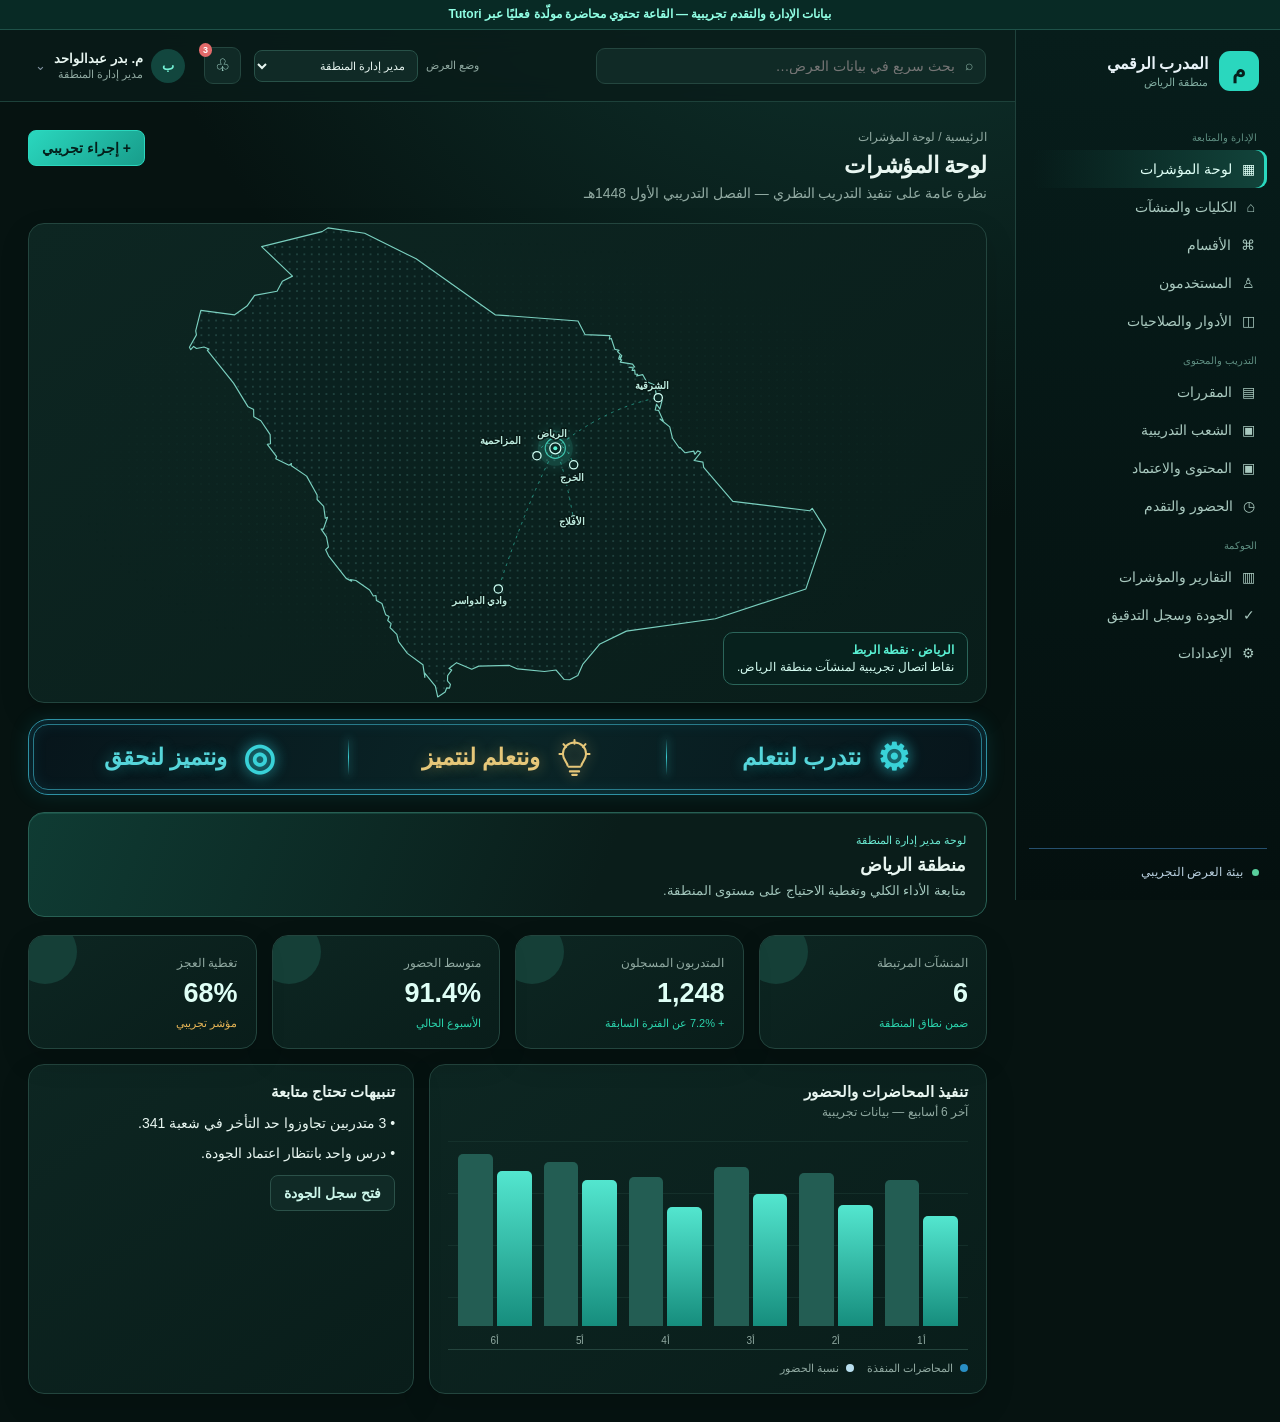
==== commit f32ac699: "Add new assets and tests for Tutori application - Added new PNG and SVG assets for sharing functiona" ====
--- a/index.html
+++ b/index.html
@@ -3,17 +3,18 @@
 <head>
   <meta charset="UTF-8" />
   <meta name="viewport" content="width=device-width, initial-scale=1.0" />
-  <meta name="description" content="عرض تفاعلي لمنصة المدرب الرقمي - بيانات تجريبية فقط" />
-  <title>المدرب الرقمي | منصة الإدارة</title>
+  <meta name="description" content="عرض تفاعلي لمنصة المدرب الرقمي مع قاعة محاضرة حية واحدة عبر Tutori" />
+  <title>المدرب الرقمي | العرض التفاعلي</title>
   <link rel="preconnect" href="https://fonts.googleapis.com" />
   <link rel="preconnect" href="https://fonts.gstatic.com" crossorigin />
   <link href="https://fonts.googleapis.com/css2?family=Tajawal:wght@400;500;600;700;800&display=swap" rel="stylesheet" />
   <link rel="stylesheet" href="assets/styles.css" />
   <link rel="stylesheet" href="assets/theme.css" />
   <link rel="stylesheet" href="assets/interaction.css" />
+  <link rel="stylesheet" href="assets/live-lecture.css" />
 </head>
 <body>
-  <div class="demo-ribbon">بيانات تجريبية — ليست بيانات تشغيل فعلية</div>
+  <div class="demo-ribbon">بيانات الإدارة والتقدم تجريبية — القاعة تحتوي محاضرة مولّدة فعليًا عبر Tutori</div>
   <div class="shell">
     <aside class="sidebar" id="sidebar" aria-label="التنقل الرئيسي">
       <div class="brand"><div class="brand-mark">م</div><div><strong>المدرب الرقمي</strong><small>منطقة الرياض</small></div></div>
--- a/assets/live-lecture.css
+++ b/assets/live-lecture.css
@@ -0,0 +1,28 @@
+.live-classroom-layout .classroom-main,.live-classroom-layout .classroom-side{min-width:0}
+.live-classroom-layout .classroom-header-actions{align-items:center}
+.live-classroom-layout .classroom-header-actions .btn{flex:none}
+.live-classroom-layout .live-lecture-launch{display:inline-flex;align-items:center;justify-content:center;text-align:center}
+.live-classroom-layout .board-toolbar{align-items:center}
+.board-preview-label{color:#93b3a8;font-size:10px}
+.live-board-wrap{display:grid;place-items:center;padding:28px 28px 54px}
+.live-board-preview{direction:rtl;display:grid;grid-template-columns:minmax(125px,1fr) 42px minmax(150px,1.2fr) 42px minmax(125px,1fr);align-items:center;gap:8px;width:min(100%,850px)}
+.network-node{display:grid;justify-items:center;gap:6px;min-width:0;padding:22px 12px;border:1px solid #348b75;border-radius:14px;background:linear-gradient(145deg,#12382f,#0d2924);box-shadow:inset 0 1px #a0ffe21c,0 8px 25px #00000020;text-align:center;color:#e9f7f0}
+.network-node small{color:#83e5cb;font-size:10px}
+.network-node strong{font-size:15px}
+.network-node span{color:#9bb9ad;font-size:10px}
+.network-node-router{border-color:#478e9a;background:linear-gradient(145deg,#133943,#0d292d)}
+.network-node-router small{color:#8bd8df}
+.network-node-server{border-color:#3a816a}
+.network-arrow{color:#62d9bd;font-size:27px;font-weight:700;text-align:center;text-shadow:0 0 16px #42d9b777}
+.live-lecture-disclaimer{margin:0;padding:0 3px;color:#98afa6;font-size:10px;line-height:1.7}
+.live-trainer-card .trainer-avatar{font-size:14px;letter-spacing:-1px}
+.live-launch-card h3,.live-outline-card h3{margin:0 0 8px;font-size:14px}
+.live-launch-card p,.live-outline-card p{margin:0 0 12px;color:#a9c2b8;font-size:11px;line-height:1.8}
+.live-launch-card .live-lecture-launch{display:flex;width:100%;white-space:normal;line-height:1.5}
+.live-launch-card>small{display:block;margin-top:10px;color:#8ea99f;font-size:10px;line-height:1.7}
+.live-outline-card ol{display:grid;gap:10px;margin:12px 0;padding:0 20px 0 0;color:#d9ece4;font-size:11px;line-height:1.7}
+.live-outline-card li::marker{color:#6de0c4;font-weight:700}
+.live-outline-card .page-note{margin:0;border-top:1px solid #21463d;padding-top:10px}
+@media(max-width:1000px){.live-classroom-layout .classroom-header-actions{align-items:flex-start}}
+@media(max-width:900px){.live-classroom-layout .classroom-side{grid-template-columns:repeat(2,minmax(0,1fr))}.live-board-preview{max-width:720px}}
+@media(max-width:620px){.live-classroom-layout .classroom-header-actions .live-lecture-launch{width:100%}.live-classroom-layout .board-toolbar{align-items:flex-start}.live-board-wrap{height:auto;min-height:370px;padding:22px 15px 56px}.live-board-preview{grid-template-columns:1fr;gap:6px;max-width:290px}.network-node{padding:12px}.network-node strong{font-size:14px}.network-arrow{font-size:20px;line-height:1}.network-arrow::after{content:""}.network-arrow{transform:rotate(-90deg)}.live-classroom-layout .classroom-side{grid-template-columns:1fr}.live-launch-card,.live-outline-card{min-width:0}}
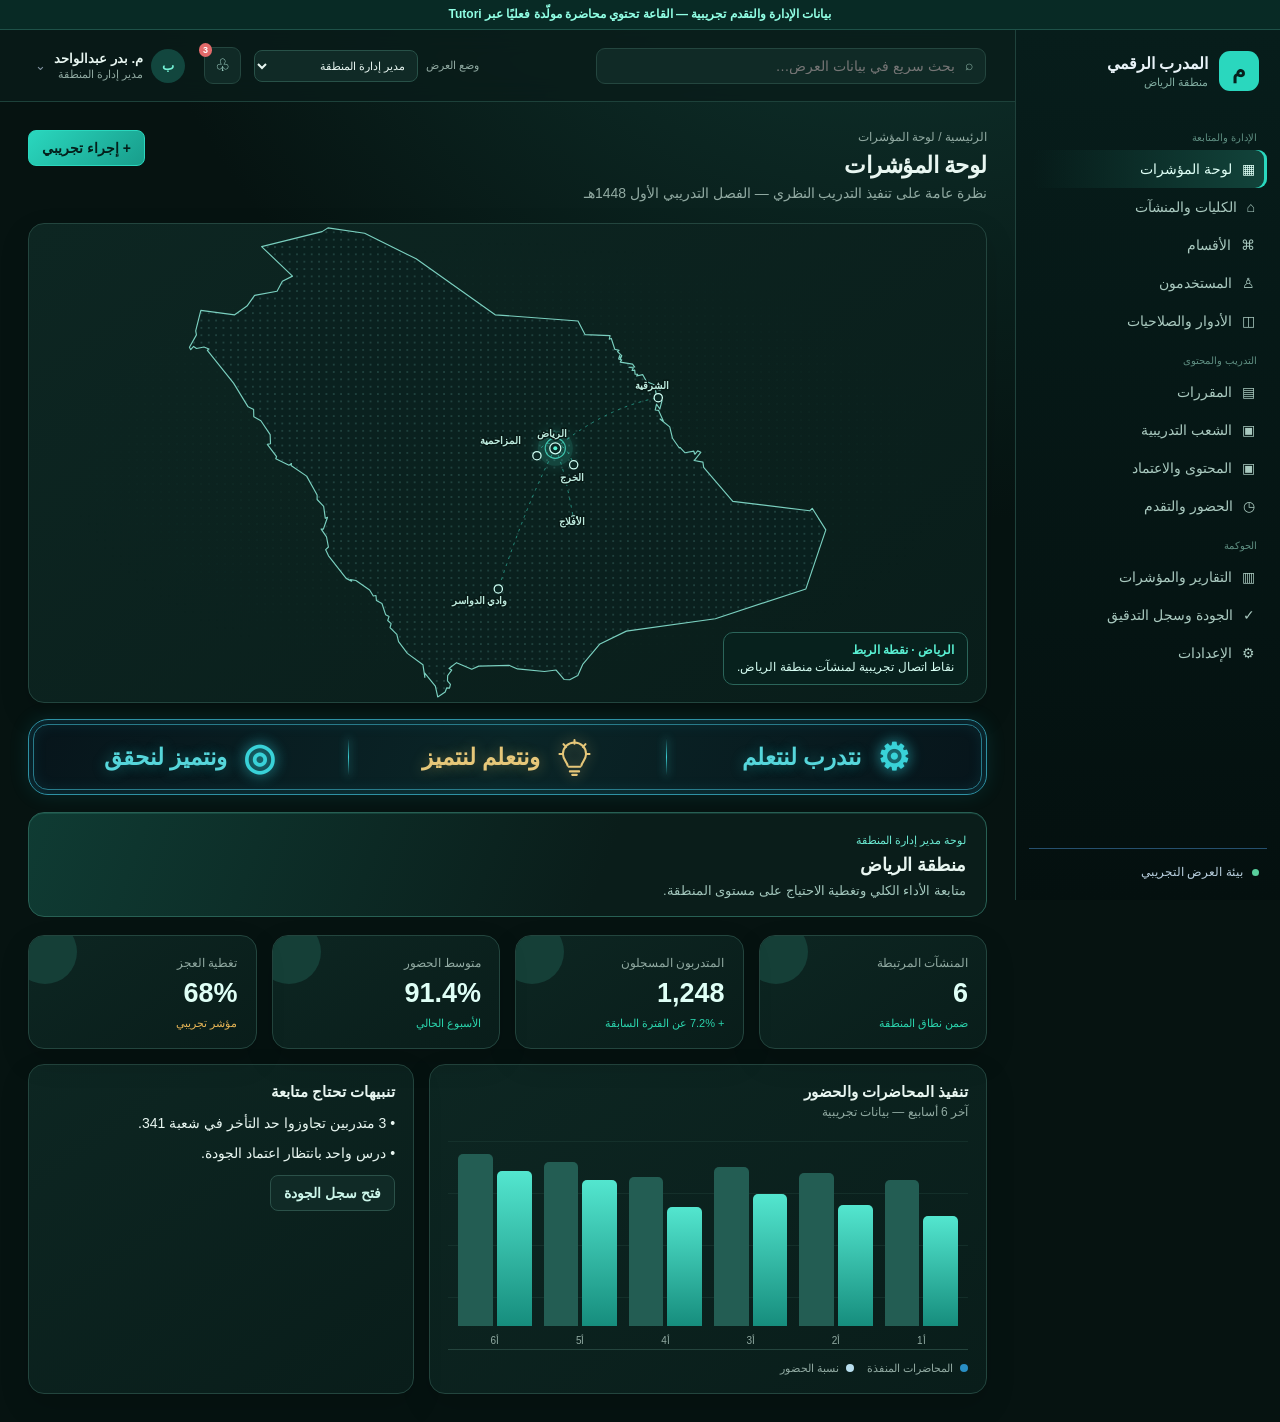
==== commit e342a832: "feat: Enhance lesson playback with Arabic support and slide functionality - Added support for Arabic" ====
--- a/index.html
+++ b/index.html
@@ -10,7 +10,7 @@
   <link href="https://fonts.googleapis.com/css2?family=Tajawal:wght@400;500;600;700;800&display=swap" rel="stylesheet" />
   <link rel="stylesheet" href="assets/styles.css" />
   <link rel="stylesheet" href="assets/theme.css" />
-  <link rel="stylesheet" href="assets/interaction.css" />
+  <link rel="stylesheet" href="assets/interaction.css?v=20261102-prep-layout" />
   <link rel="stylesheet" href="assets/live-lecture.css" />
 </head>
 <body>
@@ -29,6 +29,7 @@
         <button class="nav-item" data-page="courses">▤ <span>المقررات</span></button>
         <button class="nav-item" data-page="sections">▣ <span>الشعب التدريبية</span></button>
         <button class="nav-item" data-page="content">▣ <span>المحتوى والاعتماد</span></button>
+        <button class="nav-item" data-page="lesson-preparation">✎ <span>مراجعة محاضرة Tutori</span></button>
         <button class="nav-item" data-page="attendance">◷ <span>الحضور والتقدم</span></button>
         <p class="nav-label">الحوكمة</p>
         <button class="nav-item" data-page="reports">▥ <span>التقارير والمؤشرات</span></button>
@@ -43,7 +44,7 @@
     </main>
   </div>
   <div id="modal-root"></div><div id="toast-root" aria-live="polite"></div>
-  <script src="assets/app.js"></script>
+  <script src="assets/app.js?v=20261102-lesson-review"></script>
   <script src="assets/saudi-map.js"></script>
   <script src="assets/role-switcher.js"></script>
   <script src="assets/student-platform.js"></script>
--- a/assets/interaction.css
+++ b/assets/interaction.css
@@ -113,3 +113,23 @@
 @media(max-width:620px){.classroom-intro{padding:17px;border-radius:14px}.classroom-intro h2{font-size:20px}.classroom-header-actions{width:100%;justify-content:space-between}.classroom-header-actions .btn{flex:1}.classroom-board{border-radius:13px}.board-toolbar{align-items:flex-start;flex-direction:column;padding:13px}.board-tools{width:100%}.tool{flex:1}.board-wrap{height:310px;background-size:17px 17px,100% 100%}.board-controls{align-items:flex-start;padding:13px;gap:11px}.board-controls>div:first-child{min-width:0}.board-controls>div:last-child{display:grid;grid-template-columns:repeat(2,minmax(0,1fr));width:100%}.board-controls .btn{min-width:0;padding-inline:7px}.lesson-step-cards{grid-template-columns:1fr}.lesson-step-cards .card{min-height:0}.classroom-side{grid-template-columns:1fr}.classroom-side>.card{padding:15px}.classroom-transcript{min-height:90px}.student-question-row input{font-size:16px}}
 .detail-modal{max-height:min(82vh,760px);overflow-y:auto;text-align:right}.detail-fields{display:grid;grid-template-columns:repeat(2,minmax(0,1fr));gap:9px;margin:16px 0}.detail-fields div{padding:10px 12px;border:1px solid #285148;border-radius:9px;background:#102a26}.detail-fields dt{font-size:11px;color:#91aaa2;margin-bottom:4px}.detail-fields dd{margin:0;font-weight:700}.detail-lesson{padding:13px 15px;border-right:3px solid #2ad7be;border-radius:8px;background:#102a26}.detail-lesson h3{margin:0 0 6px;font-size:14px;color:#6cebd3}.detail-lesson p{margin:0}.detail-modal .page-note{font-size:11px;margin-bottom:0}@media(max-width:560px){.detail-fields{grid-template-columns:1fr}}
 .course-form-modal{max-height:88vh;overflow:auto}.course-form-grid{display:grid;grid-template-columns:repeat(2,minmax(0,1fr));gap:10px}.course-form-grid label{display:block;margin:0;font-weight:700}.course-form-grid input,.course-form-grid select,.course-form-grid textarea,.modal select{display:block;width:100%;margin-top:6px;padding:10px;border:1px solid #285148;border-radius:8px;background:#102a26;color:var(--ink);font:inherit}.course-form-grid .wide{grid-column:1/-1}.course-form-grid textarea{min-height:76px;resize:vertical}.course-detail-head{display:flex;align-items:center;justify-content:space-between;padding:18px;margin-bottom:14px}.course-detail-head h2{margin:6px 0}.course-detail-head p{margin:0;color:var(--muted)}.course-detail-head>div>span{font-size:12px;color:#6cebd3}.course-tabs{display:flex;gap:6px;flex-wrap:wrap;margin:12px 0}.course-tabs button{border:1px solid #285148;border-radius:8px;padding:10px 13px;background:#102a26;color:var(--ink);font:inherit;cursor:pointer}.course-tabs button.active{background:#2ad7be;color:#06201d;border-color:#2ad7be;font-weight:700}.course-tab-panel>.card{padding:18px}.course-overview-grid{display:grid;grid-template-columns:repeat(2,minmax(0,1fr));gap:0 18px}.course-overview-grid .setting-row{justify-content:space-between;gap:15px}.course-copy{margin-top:14px}.course-copy h3{font-size:14px;color:#6cebd3}.course-copy p{line-height:1.8}.course-tab-panel .table-card{margin-top:4px}@media(max-width:620px){.course-form-grid,.course-overview-grid{grid-template-columns:1fr}.course-detail-head{align-items:flex-start;gap:12px;flex-direction:column}.course-tabs{display:grid;grid-template-columns:repeat(2,minmax(0,1fr))}.course-tabs button{padding:9px 6px;font-size:12px}}
+
+
+/* Tutori lesson approval form: readable, stacked editing controls. */
+.prep-review-grid{grid-template-columns:minmax(0,1.35fr) minmax(260px,.75fr);align-items:start;gap:18px}
+.prep-editor,.prep-outline{min-width:0;padding:22px}
+.prep-editor{display:flex;flex-direction:column;gap:14px}
+.prep-editor h2,.prep-outline h3{margin:0;color:#e4fff6;line-height:1.6}
+.prep-objective{margin:0;color:#9dbbb1;font-size:13px;line-height:1.8}
+.prep-editor .prep-label{display:block;margin:0;color:#c7ddd5;font-size:13px;font-weight:700}
+.prep-editor textarea{display:block;width:100%;max-width:100%;min-width:0;box-sizing:border-box;margin-top:8px;padding:14px;border:1px solid #285148;border-radius:10px;background:#071a17;color:#e9f5f0;font:14px/1.9 "Tajawal","Alexandria",Tahoma,sans-serif;resize:vertical;white-space:pre-wrap;overflow:auto}
+.prep-editor .prep-explanation{min-height:280px;direction:rtl;text-align:right}
+.prep-advanced{border:1px solid #24463f;border-radius:10px;padding:12px 14px;background:#0a201c}
+.prep-advanced summary{cursor:pointer;color:#a8d7c9;font-size:12px;font-weight:700}
+.prep-advanced p{margin:8px 0;color:#86a89d;font-size:12px}
+.prep-editor .prep-board{min-height:220px;direction:ltr;text-align:left;font:12px/1.55 Consolas,"Cascadia Code",monospace}
+.prep-editor .modal-actions{flex-wrap:wrap;margin-top:4px}
+.prep-outline{line-height:1.8}
+.prep-outline ol{padding-inline-start:22px;color:#c6ddd5;line-height:2}
+.prep-outline .page-note{padding-top:12px;border-top:1px solid #24463f}
+@media(max-width:780px){.prep-review-grid{grid-template-columns:minmax(0,1fr)}.prep-editor,.prep-outline{padding:16px}.prep-editor .prep-explanation{min-height:220px}}
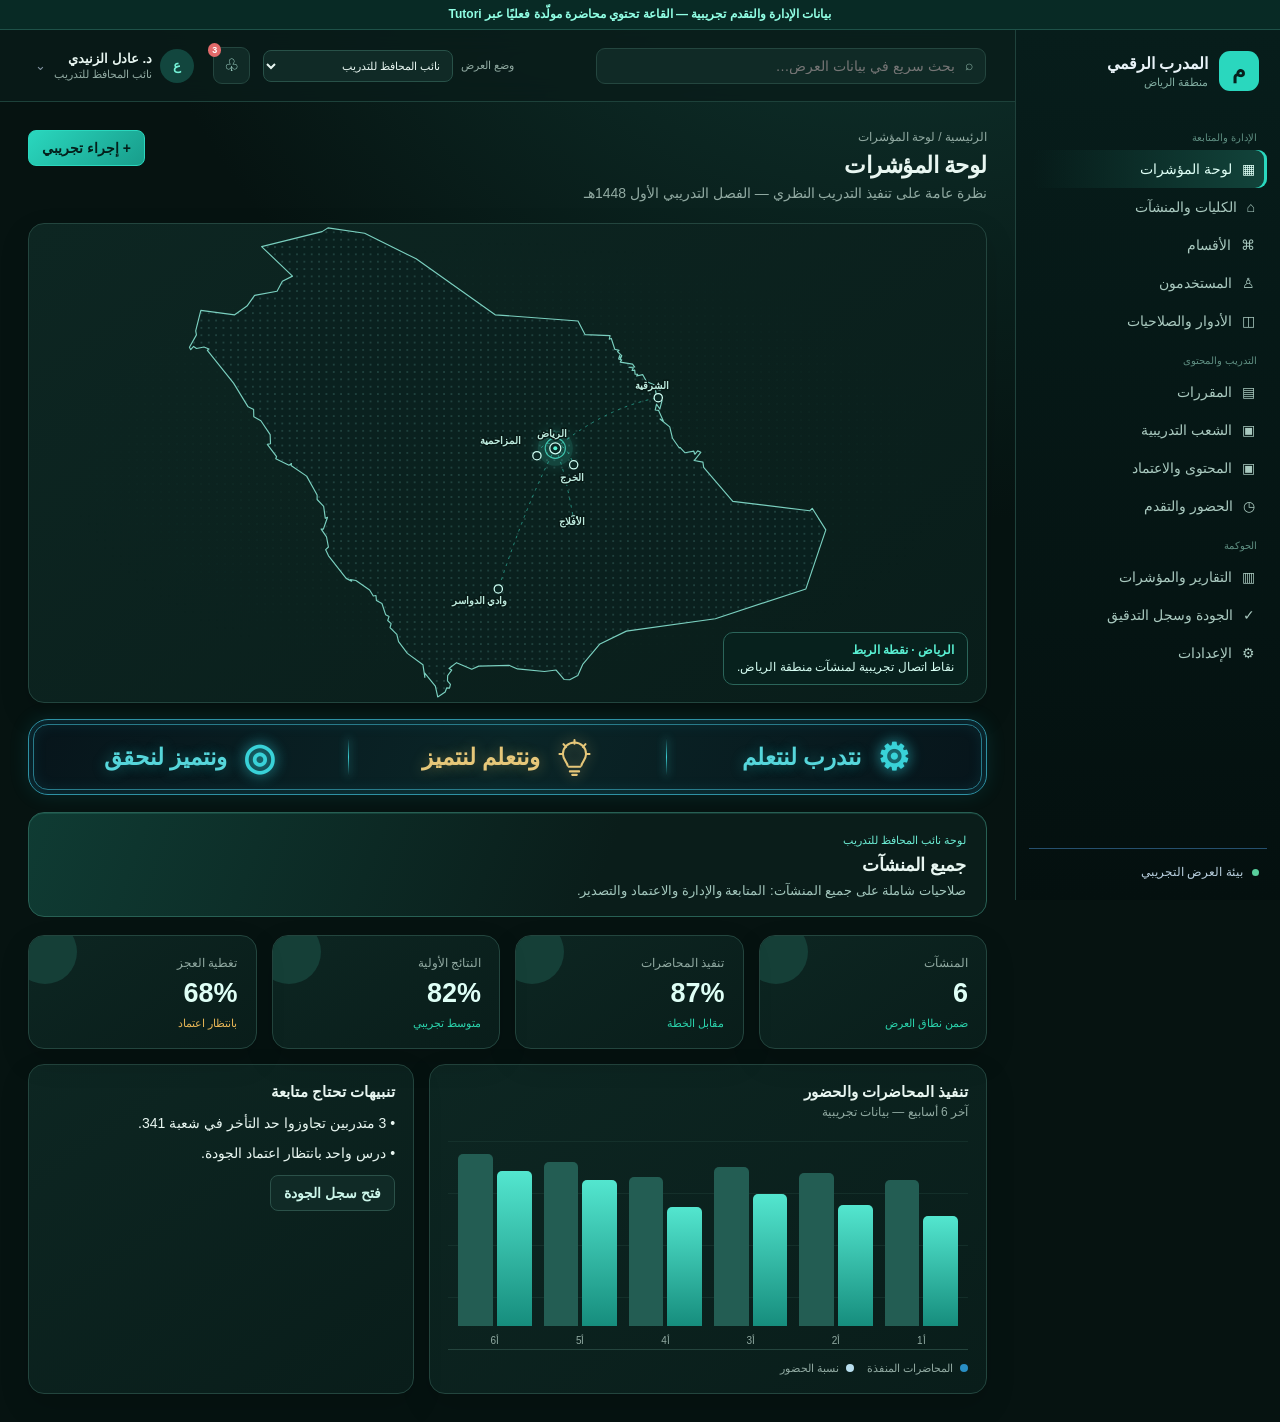
==== commit a14fa32d: "Align demo roles with approved titles and permissions - Role switcher and permissions matrix now lis" ====
--- a/index.html
+++ b/index.html
@@ -39,12 +39,12 @@
       <div class="sidebar-foot"><span class="pulse"></span> بيئة العرض التجريبي</div>
     </aside>
     <main class="main">
-      <header class="topbar"><button class="menu" id="menu-btn" aria-label="فتح القائمة">☰</button><div class="global-search"><span>⌕</span><input id="global-search" placeholder="بحث سريع في بيانات العرض…" /></div><div class="top-actions"><label class="role-switcher" for="role-switcher"><span>وضع العرض</span><select id="role-switcher" aria-label="تبديل دور العرض التجريبي"><option>مدير إدارة المنطقة</option><option>نائب المحافظ للتدريب</option><option>مشرف الكليات التقنية</option><option>عميد المنشأة/الكلية</option><option>إدارة الجودة التدريبية</option><option>رئيس القسم/مشرف القسم</option><option>المدرب</option><option>المتدرب</option></select></label><button class="icon-btn" id="notify-btn" aria-label="التنبيهات">♧<b>3</b></button><button class="profile" id="profile-btn"><span class="avatar">ع</span><span><strong>أحمد العتيبي</strong><small id="active-role-label">مدير إدارة المنطقة</small></span><i>⌄</i></button></div></header>
+      <header class="topbar"><button class="menu" id="menu-btn" aria-label="فتح القائمة">☰</button><div class="global-search"><span>⌕</span><input id="global-search" placeholder="بحث سريع في بيانات العرض…" /></div><div class="top-actions"><label class="role-switcher" for="role-switcher"><span>وضع العرض</span><select id="role-switcher" aria-label="تبديل دور العرض التجريبي"><option>نائب المحافظ للتدريب</option><option>نائب المحافظ لسياسات التدريب والجودة</option><option>نائب المحافظ المساعد للتدريب</option><option>الإدارة العامة بالمنطقة</option><option>الإدارة العامة لجودة التدريب</option><option>إدارة الجودة بالمنطقة</option><option>عميد الكلية</option><option>رئيس القسم</option><option>المتدرب</option></select></label><button class="icon-btn" id="notify-btn" aria-label="التنبيهات">♧<b>3</b></button><button class="profile" id="profile-btn"><span class="avatar">ع</span><span><strong>أحمد العتيبي</strong><small id="active-role-label">نائب المحافظ للتدريب</small></span><i>⌄</i></button></div></header>
       <section id="app" class="page-area" aria-live="polite"></section>
     </main>
   </div>
   <div id="modal-root"></div><div id="toast-root" aria-live="polite"></div>
-  <script src="assets/app.js?v=20261102-lesson-review"></script>
+  <script src="assets/app.js?v=20261117-roles"></script>
   <script src="assets/saudi-map.js"></script>
   <script src="assets/role-switcher.js"></script>
   <script src="assets/student-platform.js"></script>
